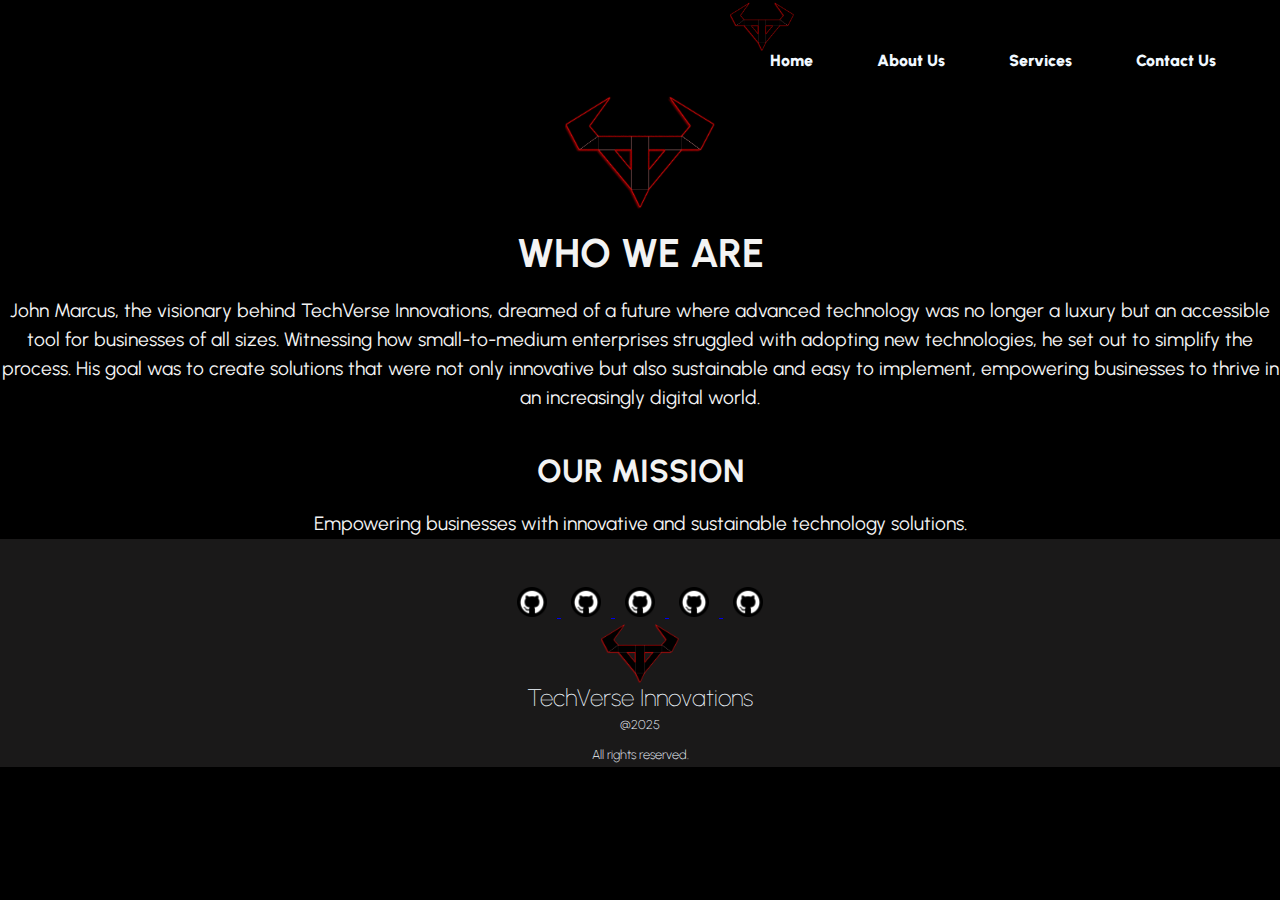
==== pages/about_us/index.html @ d8c91341 "refactor(about us, index.html); added content" ====
<!DOCTYPE html>
<html lang="en">
<head>
    <meta charset="UTF-8">
    <meta name="viewport" content="width=device-width, initial-scale=1.0">
    <title>About Us</title>
    <link rel="stylesheet" href="../../assets/css/style.css">
</head>
<body>

<header>
    <div class="header-back">
        <div class="logo">
            <img src="../../assets/img/TECH LOGO.png" alt="logo" class="logo">
        </div>

        <div class="choices">
            <a href="../../index.html" class="buttons">Home</a>
            <a href="../about_us/index.html" class="buttons">About Us</a>
            <a href="../services/index.html" class="buttons">Services</a>
            <a href="../contact_us/index.html" class="buttons">Contact Us</a>
        </div>
    </div>
</header>

<section class="about-us">
    <div class="about-container" style="text-align: center;">
        <div>
            <img src="../../assets/img/TECH LOGO.png" alt="logo" style="max-width: 150px; margin: 20px auto; display: block;">
        </div>

        <h1 style="font-size: 2.5em; font-weight: bold;">WHO WE ARE</h1>

        <p style="margin-top: 20px; font-size: 1.2em; line-height: 1.5;">
            John Marcus, the visionary behind TechVerse Innovations, dreamed of a future where advanced technology was no longer a luxury but an accessible tool for businesses of all sizes. Witnessing how small-to-medium enterprises struggled with adopting new technologies, he set out to simplify the process. His goal was to create solutions that were not only innovative but also sustainable and easy to implement, empowering businesses to thrive in an increasingly digital world.
        </p>

        <h2 style="margin-top: 40px; font-size: 2em; font-weight: bold;">OUR MISSION</h2>

        <p style="margin-top: 20px; font-size: 1.2em; line-height: 1.5;">
            Empowering businesses with innovative and sustainable technology solutions.
        </p>
    </div>
</section>

<footer>
    <section class="footer_color">
        <div class="footer_container">
            <div class="icons_container">
                <a href="https://github.com/DomeldManangan">
                    <img src="../../assets/img/github_5968896.png" class="icons_resize">
                </a>
                <a href="https://github.com/Seanmojica17">
                    <img src="../../assets/img/github_5968896.png" class="icons_resize">
                </a>
                <a href="https://github.com/JOHNARVINTUM">
                    <img src="../../assets/img/github_5968896.png" class="icons_resize">
                </a>
                <a href="https://github.com/GodwinAblao">
                    <img src="../../assets/img/github_5968896.png" class="icons_resize">
                </a>
                <a href="https://github.com/LuisHafalla">
                    <img src="../../assets/img/github_5968896.png" class="icons_resize">
                </a>
            </div>
            <div class="logo_container">
                <img src="../../assets/img/TECH LOGO.png" class="logo_resize">
            </div>
            <div class="footer_copright">
                <p class="copyright">TechVerse Innovations</p>
                <p class="copyright2">
                    @2025<br><br>All rights reserved.
                </p>
            </div>
        </div>
    </section>
</footer>

</body>
</html>
---- assets/css/style.css ----
@import url("https://fonts.googleapis.com/css2?family=Poppins:ital,wght@0,100;0,200;0,300;0,400;0,500;0,600;0,700;0,800;0,900;1,100;1,200;1,300;1,400;1,500;1,600;1,700;1,800;1,900&display=swap");
@import url("https://fonts.googleapis.com/css2?family=Urbanist:ital,wght@0,100..900;1,100..900&display=swap");

:root {
    --color-accent-1: #c6a288;
    --color-accent-2: #c99678;
    --color-secondary-1: #4b403e;
    --color-secondary-2: #120d0c;
    --color-primary-1: #f3f3f3;
    --color-primary-2: #d6d6d6;
  
    --header-font: "Poppins", sans-serif;
    --content-font: "Urbanist", sans-serif;
  }
  
  *,
  *::before,
  *::after {
    margin: 0;
    padding: 0;
    box-sizing: border-box;
    font-family: Urbanist;
  }



/*----------------- SCROLL BAR -----------------*/

/* width */
::-webkit-scrollbar {
    width: 10px;
  }
  
  /* Track */
  ::-webkit-scrollbar-track {
    background: #381c1b;
  }
  
  /* Handle */
  ::-webkit-scrollbar-thumb {
    background: #131313;
  }
  
  /* Handle on hover */
  ::-webkit-scrollbar-thumb:hover {
    background: #555;
  }
  

  





/*----------------- HEADER ----------------- */



  header {
    display: flex;
    justify-content:flex-end;
  }

  .header {
    margin: 0;
    padding: .6rem;
    width: 150vh;
    display: flex;
    flex-direction: row;
    justify-content: space-between;
    background-color: #111111;
    position: fixed;
    width: 100%;
    z-index: 1;
  }

  .buttons {
    color: aliceblue;
    text-decoration: none;
    font-weight: 900;
    padding-left: 2rem;
    padding-right: 2rem;
    transition: all ease .2s;
  }

  .logo {
    display: flex;
    justify-content: center;
    align-items: center;
    margin: 0;
    padding: 0;
    padding-left: 1rem;
  }

  .choices {
    display: flex;
    align-items: center;
    padding-left: 2rem;
    padding-right: 2rem;
  }

  .logo {
    width: 5rem;
  }








/*----------------- HEADER ANIMATIONS ----------------- */


.buttons:hover {
  font-size: 1.7rem;
  transform: scale(1);
      filter: drop-shadow(0 0 10px #ff706b);
      color: #ff706b;
}







  /*----------------- BODY ----------------- */



  body {
    color: var(--color-primary-1);
    background: black;
    display: flex;
    flex-direction: column;
    margin: 0;
    padding: 0;
    background-size: cover;
  }

  .wallpaper {
    position:relative;
    object-fit: cover;
    display: flex;
    align-items: center;
    justify-content: center;
    z-index: -1;
    opacity: 70%;
     right: 0;
     top: 0;
    width: 100%;
    height: 100%;
    overflow: hidden;
    background-size: cover;
    filter: blur(5px);
  }


  .hero {
    height: 90vh;
    display: flex;
    align-items: center;
    text-align: center;
    justify-content: center;
    color: #fff;
    filter:saturate(200%);
    text-shadow: 0px 0px 10px white;
  }
  
  
  img.wallpaper {
    filter: brightness(50%);
  }
  
  .span {
    color: #ff706b;
    text-shadow: 0px 0px 5px#ff706b;
  }
  
  .hero-content {
    max-width: 1000px;
    margin: 0 auto;
    padding: 20px;
    position:absolute;
    display: flex;
    align-items: center;
    text-align: center;
    justify-content: center;
    flex-direction: column;
  }

  .hero h1 {
    font-size: 4rem;
    margin-bottom: 20px;
  }
  
  .hero h2 {
    font-size: 1rem;
    margin-bottom: 0px;
    font-weight: 300;
  }
  
  .hero p {
    font-size: 1.2rem;
    margin-bottom: 20px;
    font-weight: 300;
    font-style: italic;
  }
  
  .btn {
    font-weight: bold;
    border: 2px solid  #ff706b;
    cursor: pointer;
    padding: 10px 20px;
    border-radius: 20px;
    transition: all 0.4s;
    background-color: #ff706b;
    text-decoration: none;
    color: black;
    font-size: 13px;
  }
  
  .btn:hover {
    border: 2px solid  #ff706b;
    background: transparent;
    color: #ff706b;
  }




    /*----------------- SECTION 2 ----------------- */

  .section2 {
    height: 100vh;
    display: flex;
    color: #fff;
    filter:saturate(150%);
    text-shadow: 0px 0px 10px white;
  }

  .section2 h2 {
    font-size: 4rem;
    margin-bottom: 0px;
    font-weight: 1000;
  }
  .section2 p {
    text-align: left;
    font-size: 1.5rem;
    margin-bottom: 0px;
    font-weight: 100;
  }

  .text-content {
    display: flex;
    align-items: flex-end;
    justify-content: flex-end;
    flex-direction: column;
    margin: 0;
    padding-left: 55rem;
    padding-right: 10rem;
    padding-top: 20rem;
    position: absolute;
  }

  .AI-wallpaper {
    position:relative;
    object-fit: cover;
    display: flex;
    align-items: center;
    justify-content: center;
    z-index: -1;
    opacity: 80%;
    right: 0;
    top: 0;
    width: 100%;
    height: 100%;
    overflow: hidden;
    background-size:cover;
  }




      /*----------------- SECTION 3 ----------------- */


  .section3 {
    height: 100vh;
    display: flex;
    color: #fff;
    filter:saturate(150%);
    text-shadow: 0px 0px 10px white;
    align-items:center;
    justify-content: center;
    }

    .blockchain-wallpaper {
      filter: brightness(80%);
      position:relative;
      object-fit: cover;
      display: flex;
      align-items: center;
      justify-content: center;
      z-index: -1;
      opacity: 80%;
      right: 0;
      top: 0;
      width: 100%;
      height: 100%;
      overflow: hidden;
      background-size:cover;
      filter: brightness(60%);
    }

    .text-content2 {
      display: flex;
      align-items:center;
      justify-content: center;
      flex-direction: column;
      margin: 0;
      position: absolute;
      text-align: center;
      padding-left: 25rem;
      padding-right: 25rem;
    }

    .text-content2 h2 {
      font-size: 4rem;
      margin-bottom: 0px;
      font-weight: 1000;
    }

    .text-content2 p {
      text-align: left;
      font-size: 1.5rem;
      margin-bottom: 0px;
      font-weight: 100;
      text-align: center;
      text-shadow: 0px 0px 10px white;
    }



    /*----------------- SECTION 4 ----------------- */

    .section4 {
      height: 100vh;
      display: flex;
      color: #fff;
      filter:saturate(150%);
      text-shadow: 0px 0px 10px white;
      align-items:center;
      justify-content: center;
      }

      .Gradient-wallpaper {
        position:relative;
        object-fit: cover;
        display: flex;
        align-items: center;
        justify-content: center;
        z-index: -1;
        opacity: 80%;
        right: 0;
        top: 0;
        width: 100%;
        height: 100%;
        overflow: hidden;
        background-size:cover;
        filter: brightness(40%);
      }

      .text-content3 {
        display: flex;
        margin: 0;
        position: absolute;
        padding-left: 13rem;
        padding-right: 10rem;
        justify-content: space-between;
        align-items: center;
        justify-content: center;
      }
  
      .text-content3 h2 {
        font-size: 4rem;
        margin-bottom: 0px;
        font-weight: 1000;
        padding-right: 5rem;
      }
  
      .text-content3 p {
        text-align: left;
        font-size: 1.5rem;
        margin-bottom: 0px;
        font-weight: 100;
        text-shadow: 0px 0px 10px white;
      }

      .IoT-wallpaper {
        width: 40rem;
      }




      /*----------------- SECTION 5 ----------------- */

      .section5 {
        height: 100vh;
        display: flex;
        color: #fff;
        filter:saturate(150%);
        text-shadow: 0px 0px 10px white;
        align-items: center;
        justify-content:start;
        }

        #myVideo {
          position:relative;
          object-fit: cover;
          display: flex;
          align-items: center;
          justify-content: center;
          z-index: -1;
          opacity: 80%;
          right: 0;
          top: 0;
          width: 100%;
          height: 100%;
          overflow: hidden;
          background-size:cover;
          filter: brightness(80%);
        }

        .text-content4 {
          display: flex;
          margin: 0;
          position: absolute;
          padding-left: 5rem;
          padding-right: 0rem;
          align-items: start;
          flex-direction: column;
        }
    
        .text-content4 h2 {
          font-size: 2rem;
          margin-bottom: 0px;
          font-weight: 1000;
          padding-bottom: 0.5rem;
        }

        .btn2 {
          font-weight: bold;
          border: 2px solid  #ff706b;
          cursor: pointer;
          padding: 10px 20px;
          border-radius: 15px;
          transition: all 0.4s;
          background-color: #ff706b;
          text-decoration: none;
          color: black;
          font-size: 13px;
        }
        
        .btn2:hover {
          border: 2px solid  #ff706b;
          background: transparent;
          color: #ff706b;
        }

        .span1 {
          color: #ff706b;
          text-shadow: 0px 0px 2px#ff706b;
        }




      /*----------------- SECTION ADD ----------------- */

      .section_add {
        height: 100vh;
        display: flex;
        color: #fff;
        filter:saturate(150%);
        text-shadow: 0px 0px 10px white;
        align-items:center;
        justify-content: center;
        }
  
        .Wave-wallpaper {
          position:relative;
          object-fit: cover;
          display: flex;
          align-items: center;
          justify-content: center;
          z-index: -1;
          opacity: 80%;
          right: 0;
          top: 0;
          width: 100%;
          height: 100%;
          overflow: hidden;
          background-size:cover;
          filter: brightness(40%);
        }
  
        .text-content_add {
          display: flex;
          margin: 0;
          position: absolute;
          padding-left: 15rem;
          padding-right: 15rem;
          align-items: center;
          justify-content: cetner;
          flex-direction: column;


        }
    
        .text-content_add h2 {
          font-size: 3rem;
          margin-bottom: 0px;
          font-weight: 1000;
          text-align: center;
          padding-bottom: 3rem;


        }
    
        .text-content_add p {
          text-align: left;
          font-size: 1.2rem;
          margin-bottom: 0px;
          font-weight: 100;
          text-shadow: 0px 0px 10px white;
          padding-right: 3rem;
          align-items: center;
          justify-content: center;
          align-content: center;


        }

        .description {
          flex-direction: row;
          display: flex;


        }

        .span2 {
          font-weight: 1000;
        }

        .choose {
          width: 30rem;
        }


      /*----------------- SECTION ADD 2 ----------------- */

      .section_add2 {
        height: 60vh;
        display: flex;
        color: #fff;
        background-color: #111111;
        text-shadow: 0px 0px 10px white;
        align-items:center;
        justify-content: center;
        flex-direction: column;
        }

        .section_add2 h2 {
          padding-bottom: 3rem;
          text-align: center;
          font-size: 2.5rem;
        }

        .section_add2 p {
          text-align: center;
          padding-top: 1rem;
        }

        .aspect_container {
          display: flex;
          align-items:center;
          justify-content: center;
          padding-left: 18rem;
          padding-right: 18rem;
        }

        .aspect_content {
          padding: 2rem;
          display: flex;
          align-items: center;
          flex-direction: column;
        }

        .aspect_icon {
          width: 4rem;
          filter: invert(98%) sepia(4%) saturate(356%) hue-rotate(149deg) brightness(117%) contrast(100%);
        }




    /*----------------- FOOTER ----------------- */

    .footer_color {
      background-color: #1a1919;
    }
    
    .footer_container {
      display: flex;
      align-content: center;
      align-items: center;
      justify-content: center;
      flex-direction: column;
    }
    
    .icons_container {
      padding-top: 3rem;
    }
    
    .icons_resize {
      width: 50px;
      padding-left: 10px;
      padding-right: 10px;
      transition: all ease-in .3s;
    }
    
    .icons_resize:hover {
    padding: .1rem;
    }
    
    .logo_container {
      display: flex;
      justify-content: center;
    }
  
    .logo_resize {
      width: 10%;
    }
    
    
    .copyright {
      font-family: urbanist;
      font-weight: 100;
      font-size: 1.5rem;
      color: aliceblue;
      margin: 0;
      text-align: center;
    }
    
    .copyright2 {
      font-family: urbanist;
      font-weight: 200;
      font-size: .8rem;
      color: aliceblue;
      margin: 5px;
      text-align: center;
    }
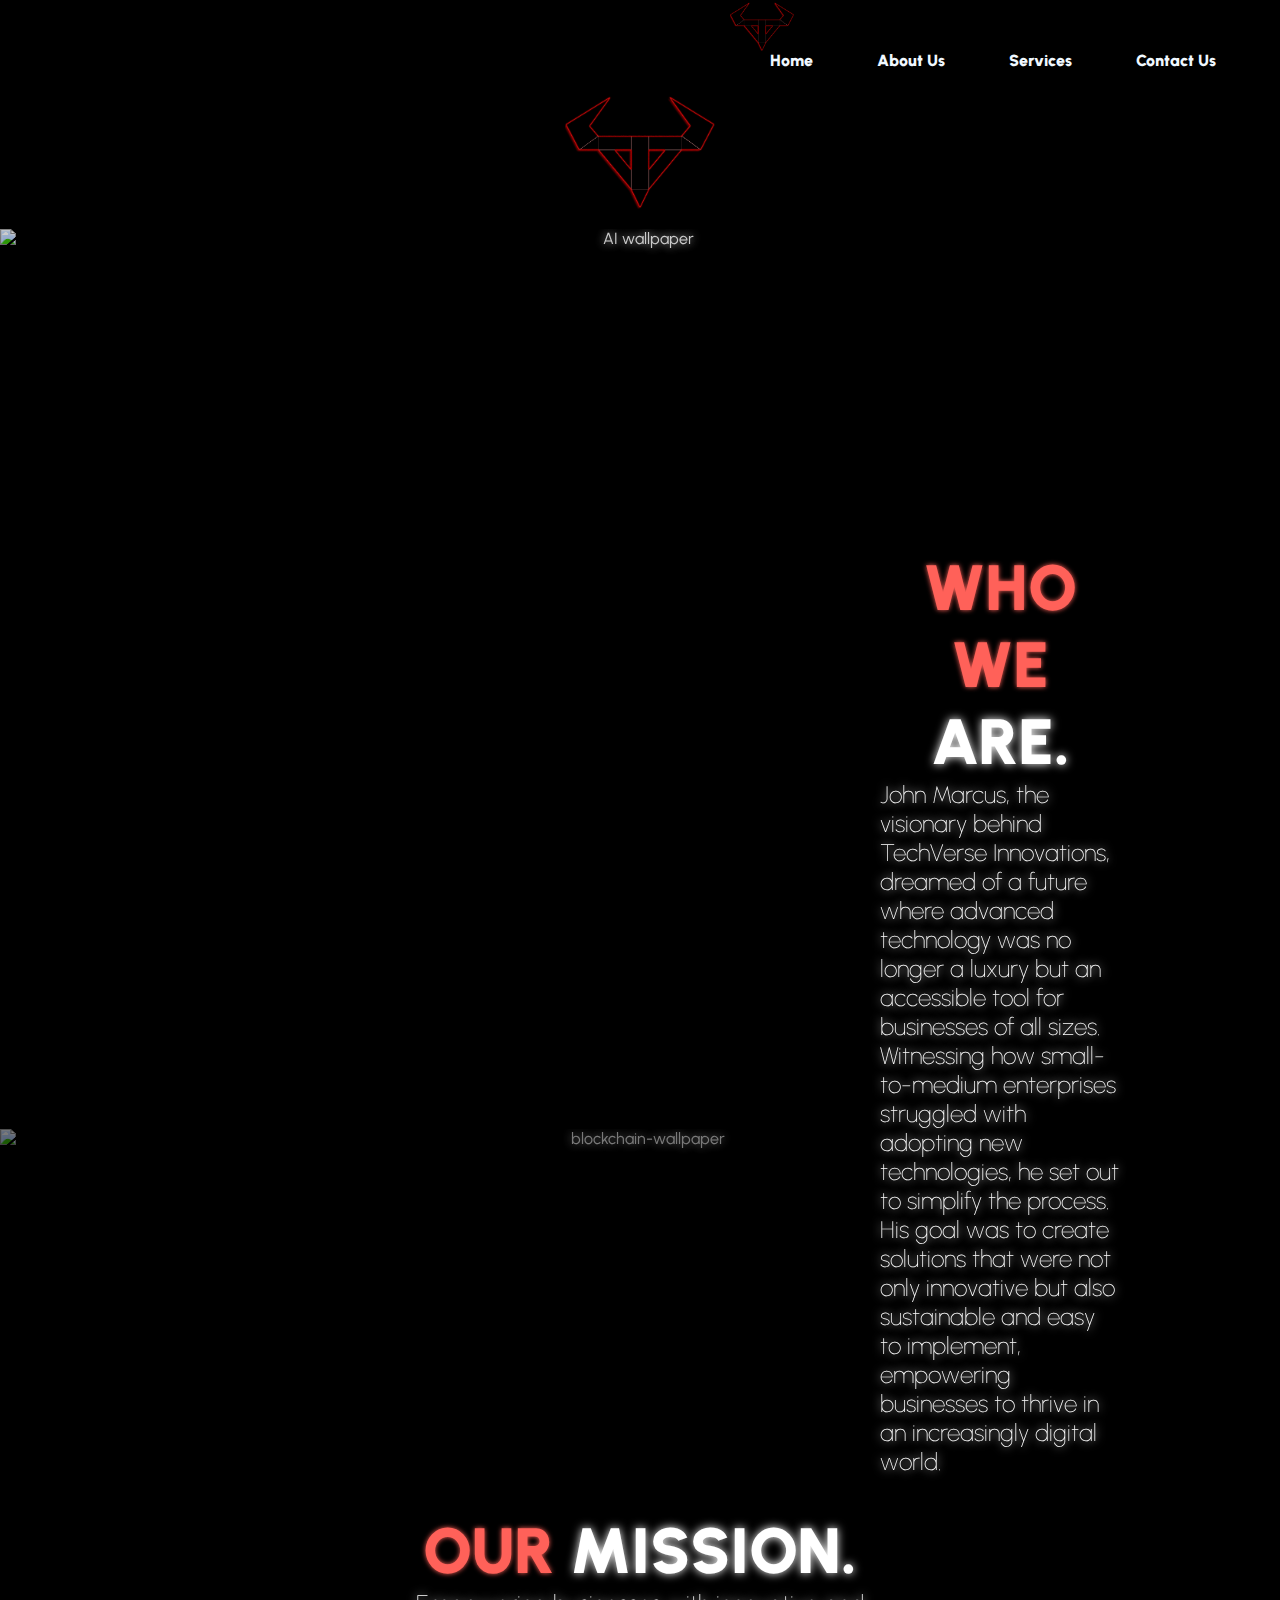
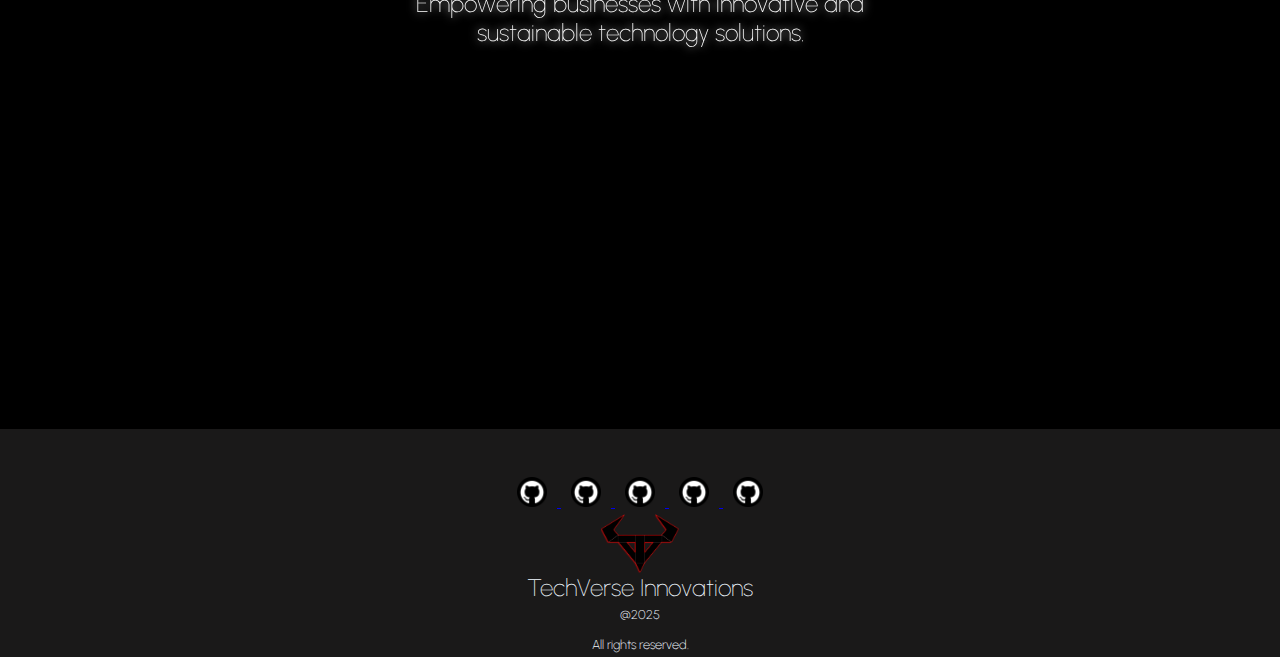
==== commit 86a64f12: "refactor(about us, index.html); added content" ====
--- a/pages/about_us/index.html
+++ b/pages/about_us/index.html
@@ -25,22 +25,37 @@
 
 <section class="about-us">
     <div class="about-container" style="text-align: center;">
-        <div>
+        <div class="section-logo">
             <img src="../../assets/img/TECH LOGO.png" alt="logo" style="max-width: 150px; margin: 20px auto; display: block;">
         </div>
 
-        <h1 style="font-size: 2.5em; font-weight: bold;">WHO WE ARE</h1>
+<section class="section2">
 
-        <p style="margin-top: 20px; font-size: 1.2em; line-height: 1.5;">
-            John Marcus, the visionary behind TechVerse Innovations, dreamed of a future where advanced technology was no longer a luxury but an accessible tool for businesses of all sizes. Witnessing how small-to-medium enterprises struggled with adopting new technologies, he set out to simplify the process. His goal was to create solutions that were not only innovative but also sustainable and easy to implement, empowering businesses to thrive in an increasingly digital world.
-        </p>
+     <img src="./assets/img/AI.jpg" alt="AI wallpaper" class="AI-wallpaper">
 
-        <h2 style="margin-top: 40px; font-size: 2em; font-weight: bold;">OUR MISSION</h2>
+          <div class="text-content">
+               <h2>
+                    <span class="span">WHO WE</span> ARE.
+                    <p>
+                         John Marcus, the visionary behind TechVerse Innovations, dreamed of a future where advanced technology was no longer a luxury but an accessible tool for businesses of all sizes. Witnessing how small-to-medium enterprises struggled with adopting new technologies, he set out to simplify the process. His goal was to create solutions that were not only innovative but also sustainable and easy to implement, empowering businesses to thrive in an increasingly digital world.
+                    </p>
+               </h2>
+          </div>
+ </section>
 
-        <p style="margin-top: 20px; font-size: 1.2em; line-height: 1.5;">
-            Empowering businesses with innovative and sustainable technology solutions.
-        </p>
-    </div>
+<section class="section3">
+
+     <img src="./assets/img/blockchain2.jpg" alt="blockchain-wallpaper" class="blockchain-wallpaper">
+
+     <div class="text-content2">
+          <h2>
+               <span class="span">OUR</span> MISSION.
+               <p>
+Empowering businesses with innovative and sustainable technology solutions.
+               </p>
+          </h2>
+     </div>
+
 </section>
 
 <footer>
@@ -77,4 +92,4 @@
 </footer>
 
 </body>
-</html>+</html>
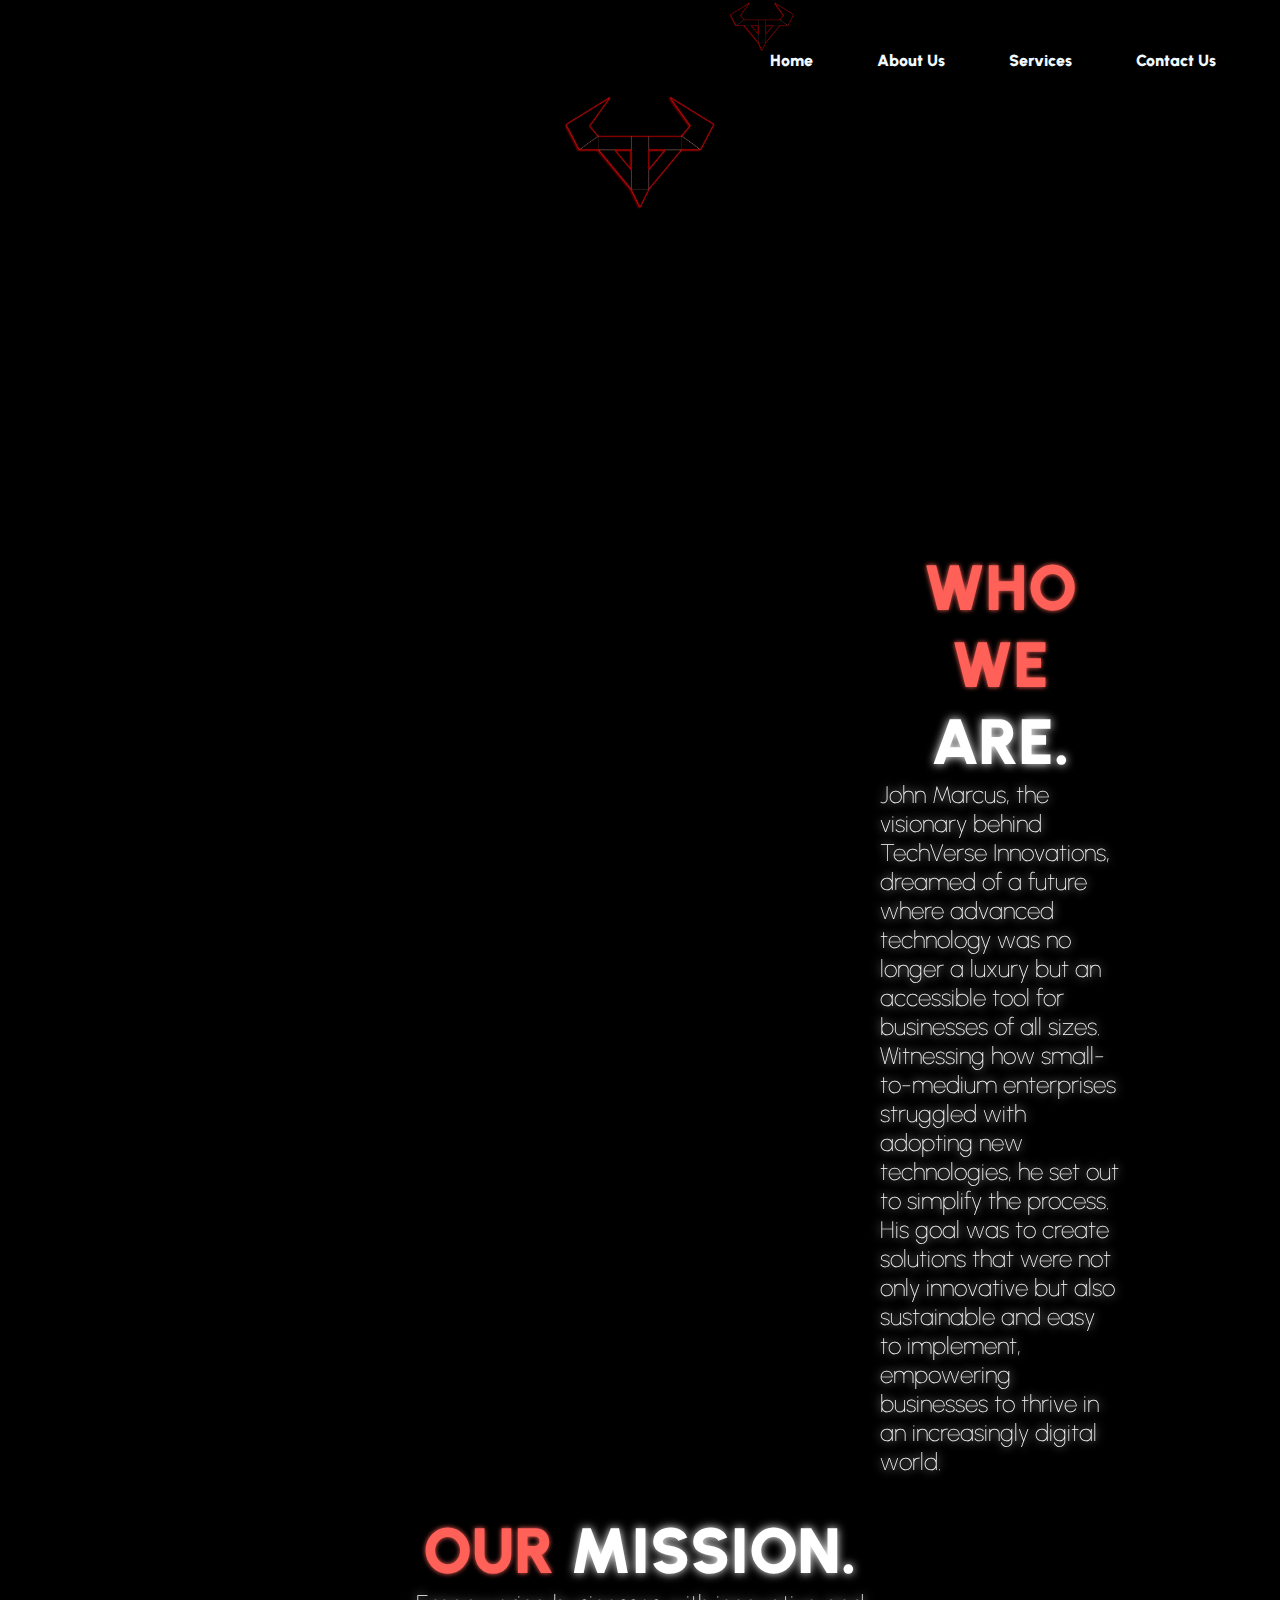
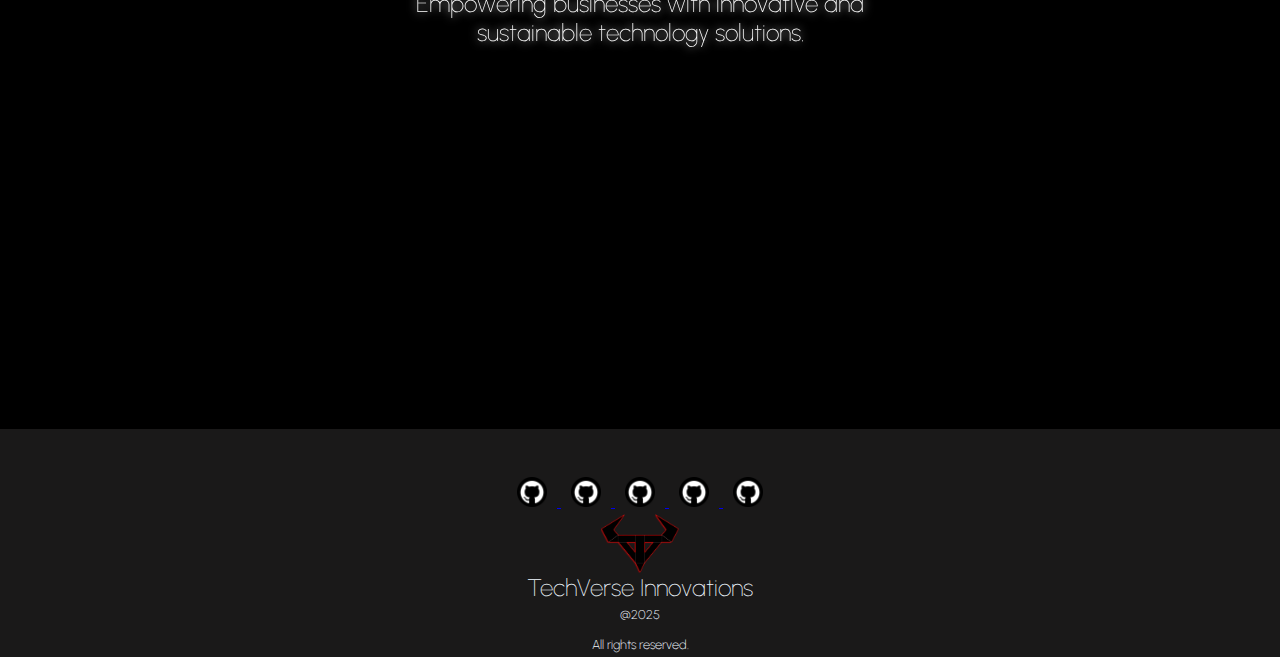
==== commit 2df7dc6e: "refactor(about us, index.html); added content" ====
--- a/pages/about_us/index.html
+++ b/pages/about_us/index.html
@@ -31,13 +31,12 @@
 
 <section class="section2">
 
-     <img src="./assets/img/AI.jpg" alt="AI wallpaper" class="AI-wallpaper">
+     <img src="https://stock.adobe.com/ph/images/neon-glowing-fractals-with-intense-colors-4k-hyperrealistic-photo/954591788" alt="" class="">
 
           <div class="text-content">
                <h2>
                     <span class="span">WHO WE</span> ARE.
-                    <p>
-                         John Marcus, the visionary behind TechVerse Innovations, dreamed of a future where advanced technology was no longer a luxury but an accessible tool for businesses of all sizes. Witnessing how small-to-medium enterprises struggled with adopting new technologies, he set out to simplify the process. His goal was to create solutions that were not only innovative but also sustainable and easy to implement, empowering businesses to thrive in an increasingly digital world.
+                    <p>John Marcus, the visionary behind TechVerse Innovations, dreamed of a future where advanced technology was no longer a luxury but an accessible tool for businesses of all sizes. Witnessing how small-to-medium enterprises struggled with adopting new technologies, he set out to simplify the process. His goal was to create solutions that were not only innovative but also sustainable and easy to implement, empowering businesses to thrive in an increasingly digital world.
                     </p>
                </h2>
           </div>
@@ -45,7 +44,7 @@
 
 <section class="section3">
 
-     <img src="./assets/img/blockchain2.jpg" alt="blockchain-wallpaper" class="blockchain-wallpaper">
+     <img src="./assets/img/blockchain2.jpg" alt="" class="">
 
      <div class="text-content2">
           <h2>
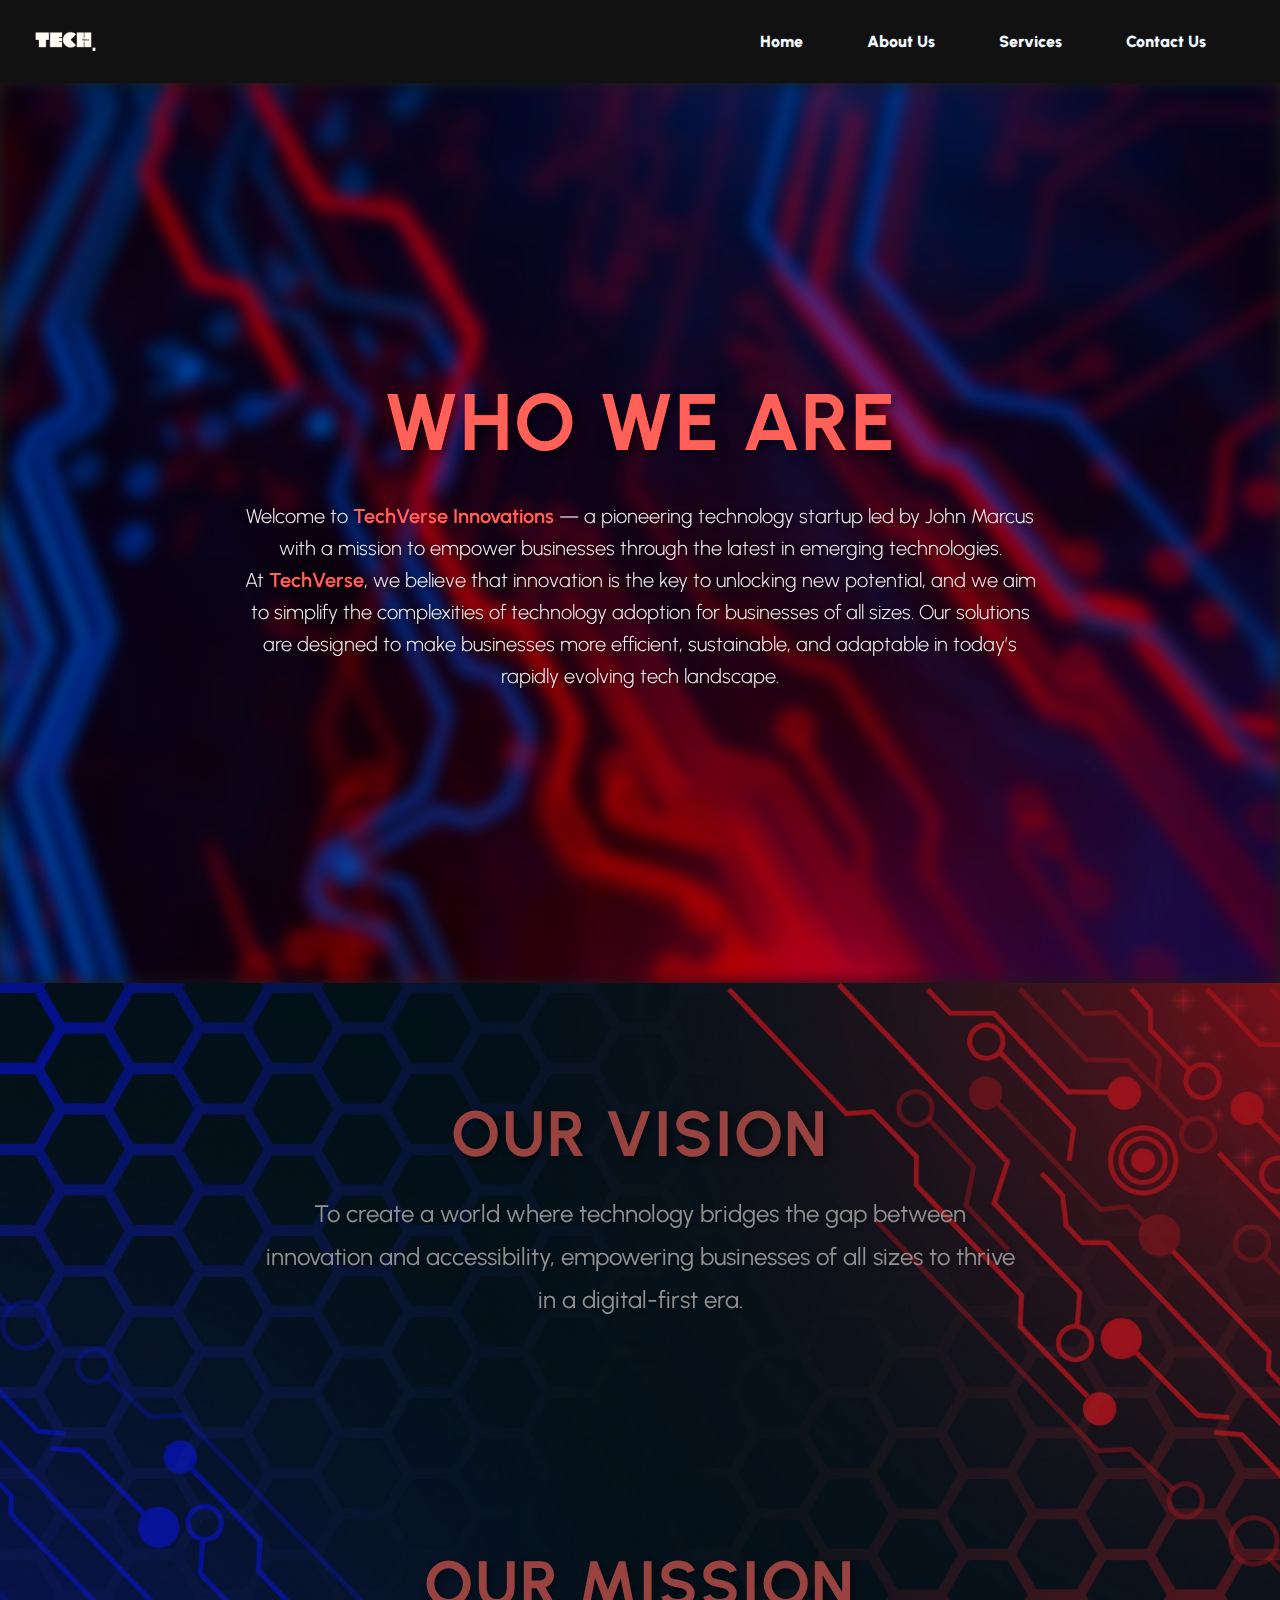
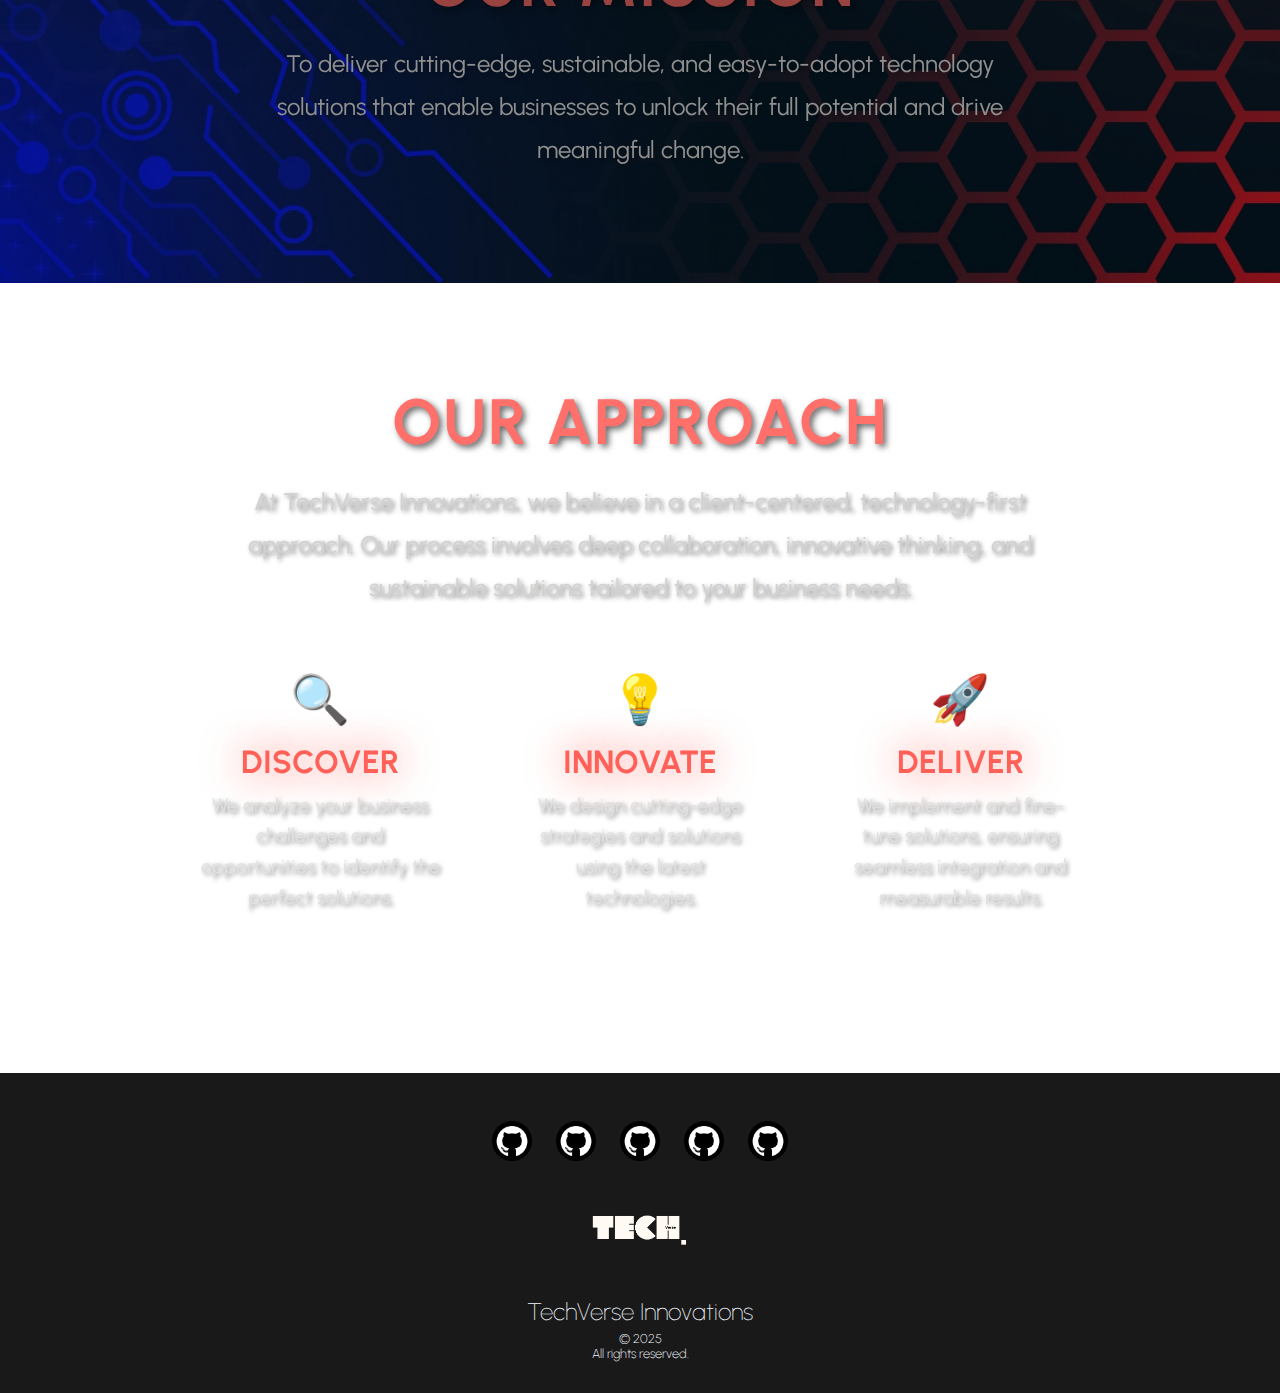
==== commit e7434993: "refactor(about us): added content" ====
--- a/pages/about_us/index.html
+++ b/pages/about_us/index.html
@@ -3,92 +3,145 @@
 <head>
     <meta charset="UTF-8">
     <meta name="viewport" content="width=device-width, initial-scale=1.0">
-    <title>About Us</title>
-    <link rel="stylesheet" href="../../assets/css/style.css">
+    <title>About us</title>
+    <link rel="stylesheet" href="./assets/css/style.css">
+    <link rel="stylesheet" href="./assets/css/header.css">
+    <link rel="stylesheet" href="./assets/css/scrollbar.css">
+    <link rel="stylesheet" href="./assets/css/footer.css">
 </head>
-<body>
 
 <header>
     <div class="header-back">
-        <div class="logo">
-            <img src="../../assets/img/TECH LOGO.png" alt="logo" class="logo">
-        </div>
+         <div class="logo">
+              <img src="../../assets/img/TECHVERSE LOGO.png" alt="logo" class="logo">
+         </div>
 
-        <div class="choices">
-            <a href="../../index.html" class="buttons">Home</a>
-            <a href="../about_us/index.html" class="buttons">About Us</a>
-            <a href="../services/index.html" class="buttons">Services</a>
-            <a href="../contact_us/index.html" class="buttons">Contact Us</a>
-        </div>
+         <div class="choices">
+              <a href="../../index.html" class="buttons">
+                   Home
+              </a>
+              <a href="" class="buttons">
+                   About Us
+              </a>
+              <a href="../services/index.html" class="buttons">
+                   Services
+              </a>
+              <a href="../contact_us/index.html" class="buttons">
+                   Contact Us
+              </a>
+         </div>
+    </div>
+
+
+    <div class="header">
+         <div class="logo">
+              <img src="../../assets/img/TECHVERSE LOGO.png" alt="logo" class="logo">
+         </div>
+
+         <div class="choices">
+              <a href="../../index.html" class="buttons">
+                   Home
+              </a>
+              <a href="" class="buttons">
+                   About Us
+              </a>
+              <a href="../services/index.html" class="buttons">
+                   Services
+              </a>
+              <a href="../contact_us/index.html" class="buttons">
+                   Contact Us
+              </a>
+         </div>
     </div>
 </header>
 
-<section class="about-us">
-    <div class="about-container" style="text-align: center;">
-        <div class="section-logo">
-            <img src="../../assets/img/TECH LOGO.png" alt="logo" style="max-width: 150px; margin: 20px auto; display: block;">
-        </div>
+<body>
+     <section id="section1" class="about-us-section">
+          <div class="background">
+              <!-- Background Image here -->
+          </div>
+          <div class="content">
+              <h1>Who We Are</h1>
+              <p>Welcome to <strong>TechVerse Innovations</strong> — a pioneering technology startup led by John Marcus with a mission to empower businesses through the latest in emerging technologies.</p>
+              <p>At <strong>TechVerse</strong>, we believe that innovation is the key to unlocking new potential, and we aim to simplify the complexities of technology adoption for businesses of all sizes. Our solutions are designed to make businesses more efficient, sustainable, and adaptable in today’s rapidly evolving tech landscape.</p>
+          </div>
+      </section>
 
-<section class="section2">
+      <section id="vision-mission" class="dual-hero">
+          <div class="hero vision">
+              <div class="content">
+                  <h1>Our Vision</h1>
+                  <p>To create a world where technology bridges the gap between innovation and accessibility, empowering businesses of all sizes to thrive in a digital-first era.</p>
+              </div>
+          </div>
+          <div class="hero mission">
+              <div class="content">
+                  <h1>Our Mission</h1>
+                  <p>To deliver cutting-edge, sustainable, and easy-to-adopt technology solutions that enable businesses to unlock their full potential and drive meaningful change.</p>
+              </div>
+          </div>
+      </section>
+      
+      <section id="our-approach">
+          <div class="approach-content">
+              <h1>Our Approach</h1>
+              <p>
+                  At TechVerse Innovations, we believe in a client-centered, technology-first approach. 
+                  Our process involves deep collaboration, innovative thinking, and sustainable solutions 
+                  tailored to your business needs.
+              </p>
+              <div class="steps">
+                  <div class="step">
+                      <div class="icon">🔍</div>
+                      <h2>Discover</h2>
+                      <p>We analyze your business challenges and opportunities to identify the perfect solutions.</p>
+                  </div>
+                  <div class="step">
+                      <div class="icon">💡</div>
+                      <h2>Innovate</h2>
+                      <p>We design cutting-edge strategies and solutions using the latest technologies.</p>
+                  </div>
+                  <div class="step">
+                      <div class="icon">🚀</div>
+                      <h2>Deliver</h2>
+                      <p>We implement and fine-tune solutions, ensuring seamless integration and measurable results.</p>
+                  </div>
+              </div>
+          </div>
+      </section>
 
-     <img src="https://stock.adobe.com/ph/images/neon-glowing-fractals-with-intense-colors-4k-hyperrealistic-photo/954591788" alt="" class="">
-
-          <div class="text-content">
-               <h2>
-                    <span class="span">WHO WE</span> ARE.
-                    <p>John Marcus, the visionary behind TechVerse Innovations, dreamed of a future where advanced technology was no longer a luxury but an accessible tool for businesses of all sizes. Witnessing how small-to-medium enterprises struggled with adopting new technologies, he set out to simplify the process. His goal was to create solutions that were not only innovative but also sustainable and easy to implement, empowering businesses to thrive in an increasingly digital world.
-                    </p>
-               </h2>
-          </div>
- </section>
-
-<section class="section3">
-
-     <img src="./assets/img/blockchain2.jpg" alt="" class="">
-
-     <div class="text-content2">
-          <h2>
-               <span class="span">OUR</span> MISSION.
-               <p>
-Empowering businesses with innovative and sustainable technology solutions.
-               </p>
-          </h2>
-     </div>
-
-</section>
+</body>
 
 <footer>
     <section class="footer_color">
-        <div class="footer_container">
-            <div class="icons_container">
-                <a href="https://github.com/DomeldManangan">
-                    <img src="../../assets/img/github_5968896.png" class="icons_resize">
-                </a>
-                <a href="https://github.com/Seanmojica17">
-                    <img src="../../assets/img/github_5968896.png" class="icons_resize">
-                </a>
-                <a href="https://github.com/JOHNARVINTUM">
-                    <img src="../../assets/img/github_5968896.png" class="icons_resize">
-                </a>
-                <a href="https://github.com/GodwinAblao">
-                    <img src="../../assets/img/github_5968896.png" class="icons_resize">
-                </a>
-                <a href="https://github.com/LuisHafalla">
-                    <img src="../../assets/img/github_5968896.png" class="icons_resize">
-                </a>
-            </div>
-            <div class="logo_container">
-                <img src="../../assets/img/TECH LOGO.png" class="logo_resize">
-            </div>
-            <div class="footer_copright">
-                <p class="copyright">TechVerse Innovations</p>
-                <p class="copyright2">
-                    @2025<br><br>All rights reserved.
-                </p>
-            </div>
+      <div class="footer_container">
+        <div class="icons_container">
+          <a href="https://github.com/DomeldManangan" class="icon_link" data-name="Domeld Manangan">
+            <img src="./assets/img/github.png" class="icons_resize">
+          </a>
+          <a href="https://github.com/Seanmojica17" class="icon_link" data-name="Sean Mojica">
+            <img src="./assets/img/github.png" class="icons_resize">
+          </a>
+          <a href="https://github.com/JOHNARVINTUM" class="icon_link" data-name="John Arvin Tum">
+            <img src="./assets/img/github.png" class="icons_resize">
+          </a>
+          <a href="https://github.com/GodwinAblao" class="icon_link" data-name="Godwin Ablao">
+            <img src="./assets/img/github.png" class="icons_resize">
+          </a>
+          <a href="https://github.com/LuisHafalla" class="icon_link" data-name="Luis Hafalla">
+            <img src="./assets/img/github.png" class="icons_resize">
+          </a>
         </div>
+        <div class="logo_container">
+          <img src="../../assets/img/TECHVERSE LOGO.png" class="logo_resize">
+        </div>
+        <div class="footer_copyright">
+          <p class="copyright">TechVerse Innovations</p>
+          <p class="copyright2">
+            &copy; 2025<br>All rights reserved.
+          </p>
+        </div>
+      </div>
     </section>
-</footer>
-
-</body>
-</html>
+  </footer>
+</html>--- a/pages/about_us/assets/css/style.css
+++ b/pages/about_us/assets/css/style.css
@@ -0,0 +1,228 @@
+@import url("https://fonts.googleapis.com/css2?family=Poppins:ital,wght@0,100;0,200;0,300;0,400;0,500;0,600;0,700;0,800;0,900;1,100;1,200;1,300;1,400;1,500;1,600;1,700;1,800;1,900&display=swap");
+@import url("https://fonts.googleapis.com/css2?family=Urbanist:ital,wght@0,100..900;1,100..900&display=swap");
+
+:root {
+    --color-accent-1: #c6a288;
+    --color-accent-2: #c99678;
+    --color-secondary-1: #4b403e;
+    --color-secondary-2: #120d0c;
+    --color-primary-1: #f3f3f3;
+    --color-primary-2: #d6d6d6;
+  
+    --header-font: "Poppins", sans-serif;
+    --content-font: "Urbanist", sans-serif;
+  }
+  
+  *,
+  *::before,
+  *::after {
+    margin: 0;
+    padding: 0;
+    box-sizing: border-box;
+    font-family: Urbanist;
+  }
+
+  #section1 {
+    position: relative;
+    width: 100%;
+    height: 100vh; /* Full screen height */
+    background-color: #1b1b1b; /* Dark background to make the text pop */
+    color: white; /* Light text for readability */
+    filter:saturate(150%);
+    text-shadow: 0px 0px 10px white;
+    display: flex;
+    justify-content: center;
+    align-items: center;
+    text-align: center;
+    overflow: hidden;
+    
+}
+
+#section1 .background {
+    position: absolute;
+    top: 0;
+    left: 0;
+    right: 0;
+    bottom: 0;
+    background-image: url('../img/!BG.jpg'); /* Set your image path here */
+    background-size: cover;
+    background-position: center;
+    filter: brightness(50%) blur(8px); /* Darken the background and add a stronger blur effect */
+}
+
+#section1 .content {
+    position: relative;
+    z-index: 2;
+    padding: 20px;
+    max-width: 900px;
+    color: white; /* Ensure text is readable */
+}
+
+#section1 h1 {
+    font-size: 5rem; /* Bigger text for an impressive title */
+    font-weight: 700;
+    margin-bottom: 30px;
+    color: #ff706b; /* Soft red to make the title pop */
+    text-transform: uppercase;
+    letter-spacing: 2px; /* Letter spacing for a modern look */
+    text-shadow: 4px 4px 10px rgba(0, 0, 0, 0.5); /* Add a shadow for better contrast */
+}
+
+#section1 p {
+    font-size: 1.25rem;
+    line-height: 1.6;
+    max-width: 800px;
+    margin: 0 auto;
+    font-weight: 300;
+    color: #f0f0f0; /* Light color for body text */
+    text-shadow: 1px 1px 5px rgba(0, 0, 0, 0.3); /* Slight text shadow for better readability */
+}
+
+#section1 p strong {
+    font-weight: 600; /* Make important company name stand out */
+    color: #ff706b; /* Match the title color for emphasis */
+}
+
+#section1 .content:hover {
+    transform: scale(1.02); /* Subtle hover effect to make it feel dynamic */
+    transition: all 0.3s ease-in-out; /* Smooth transition for hover effect */
+}
+
+
+/* Dual Hero Section */
+#vision-mission {
+  display: flex;
+  flex-direction: column;
+  width: 100%;
+}
+
+#vision-mission .hero {
+  position: relative;
+  width: 100%;
+  height: 50vh; /* Each hero takes up half the viewport height */
+  display: flex;
+  justify-content: center;
+  align-items: center;
+  overflow: hidden;
+  color: white;
+  text-align: center;
+}
+
+#vision-mission .vision {
+  background-image: url('../img/FF.jpg'); /* Vision background image */
+  background-size: cover;
+  background-position: center;
+  filter: brightness(60%); /* Darken the background for readability */
+}
+
+#vision-mission .mission {
+  background-image: url('../img/FFF.jpg'); /* Mission background image */
+  background-size: cover;
+  background-position: center;
+  filter: brightness(60%); /* Darken the background for readability */
+}
+
+#vision-mission .hero .content {
+  z-index: 2;
+  padding: 20px;
+  max-width: 800px;
+}
+
+#vision-mission .hero h1 {
+  font-size: 4rem; /* Large, bold titles */
+  font-weight: 700;
+  margin-bottom: 20px;
+  color: #ff706b; /* Standout color for titles */
+  text-shadow: 3px 3px 8px rgba(0, 0, 0, 0.5);
+  text-transform: uppercase;
+  letter-spacing: 2px;
+}
+
+#vision-mission .hero p {
+  font-size: 1.5rem;
+  line-height: 1.8;
+  color: #f0f0f0; /* Light text for readability */
+  text-shadow: 2px 2px 5px rgba(0, 0, 0, 0.3);
+}
+
+#vision-mission .hero:hover {
+  filter: brightness(80%); /* Lighten the background slightly on hover */
+  transition: filter 0.3s ease-in-out;
+}
+
+/* Our Approach Section */
+#our-approach {
+  position: relative;
+  background: url('../img/trygiff.gif') no-repeat center center/cover; /* Use your background image */
+  color: #ffffff;
+  padding: 100px 20px;
+  text-align: center;
+  overflow: hidden;
+}
+
+.approach-overlay {
+  background: rgba(0, 0, 0, 0.7); /* Dark overlay for readability */
+  padding: 60px 20px;
+}
+
+#our-approach h1 {
+  font-size: 4rem;
+  color: #ff706b; /* Highlighted color */
+  margin-bottom: 20px;
+  text-transform: uppercase;
+  letter-spacing: 2px;
+  text-shadow: 3px 3px 6px rgba(0, 0, 0, 0.6);
+}
+
+#our-approach p {
+  font-size: 1.5rem;
+  line-height: 1.8;
+  margin: 0 auto 40px auto;
+  max-width: 800px;
+  color: #d1d1d1; /* Softer white for readability */
+  text-shadow: 2px 2px 4px rgba(0, 0, 0, 0.5);
+}
+
+#our-approach .steps {
+  display: flex;
+  justify-content: center;
+  gap: 40px;
+  margin-top: 40px;
+}
+
+#our-approach .step {
+  background: rgba(255, 255, 255, 0.1); /* Semi-transparent cards */
+  border-radius: 15px;
+  padding: 20px;
+  width: 280px;
+  transition: transform 0.3s ease, box-shadow 0.3s ease;
+  text-align: center;
+  backdrop-filter: blur(10px); /* Glassmorphism effect */
+}
+
+#our-approach .step:hover {
+  transform: scale(1.1);
+  box-shadow: 0px 10px 20px rgba(0, 0, 0, 0.5);
+}
+
+#our-approach .step .icon {
+  font-size: 3rem;
+  margin-bottom: 15px;
+}
+
+#our-approach .step h2 {
+  font-size: 2rem;
+  color: #ff706b;
+  filter:saturate(150%);
+  text-shadow: 0px 0px 40px #ff706b;
+  margin-bottom: 10px;
+  text-transform: uppercase;
+}
+
+#our-approach .step p {
+  font-size: 1.2rem;
+  color: #e1e1e1;
+  line-height: 1.6;
+}
+
+
--- a/pages/about_us/assets/css/header.css
+++ b/pages/about_us/assets/css/header.css
@@ -0,0 +1,59 @@
+/*----------------- HEADER ----------------- */
+
+
+header {
+    display: flex;
+    justify-content:flex-end;
+  }
+
+  .header {
+    width: 100%;
+    padding: 0.6rem;
+    background-color: #111111;
+    display: flex;
+    justify-content: space-between;
+    align-items: center;
+    position: fixed;
+    top: 0;
+    z-index: 1000;
+}
+
+  .buttons {
+    color: aliceblue;
+    text-decoration: none;
+    font-weight: 900;
+    padding-left: 2rem;
+    padding-right: 2rem;
+    transition: all ease .2s;
+  }
+
+  .logo {
+    display: flex;
+    justify-content: center;
+    align-items: center;
+    margin: 0;
+    padding: 0;
+    padding-left: 1rem;
+  }
+
+  .choices {
+    display: flex;
+    align-items: center;
+    padding-left: 2rem;
+    padding-right: 2rem;
+  }
+
+  .logo {
+    width: 5rem;
+  }
+
+
+/*----------------- HEADER ANIMATIONS ----------------- */
+
+
+.buttons:hover {
+  font-size: 1.7rem;
+  transform: scale(1);
+      filter: drop-shadow(0 0 10px #ff706b);
+      color: #ff706b;
+}--- a/pages/about_us/assets/css/scrollbar.css
+++ b/pages/about_us/assets/css/scrollbar.css
@@ -0,0 +1,21 @@
+/*----------------- SCROLL BAR -----------------*/
+
+/* width */
+::-webkit-scrollbar {
+    width: 10px;
+  }
+  
+  /* Track */
+  ::-webkit-scrollbar-track {
+    background: #381c1b;
+  }
+  
+  /* Handle */
+  ::-webkit-scrollbar-thumb {
+    background: #131313;
+  }
+  
+  /* Handle on hover */
+  ::-webkit-scrollbar-thumb:hover {
+    background: #555;
+  }--- a/pages/about_us/assets/css/footer.css
+++ b/pages/about_us/assets/css/footer.css
@@ -0,0 +1,87 @@
+/* ----------------- FOOTER ----------------- */
+.footer_color {
+    background-color: #1a1919;
+    padding: 2rem 0;
+  }
+  
+  .footer_container {
+    display: flex;
+    flex-direction: column;
+    align-items: center;
+    justify-content: center;
+  }
+  
+  .icons_container {
+    padding-top: 1rem;
+    display: flex;
+    gap: 1.5rem; /* Space between icons */
+    position: relative;
+  }
+  
+  .icons_resize {
+    width: 40px;
+    transition: transform 0.3s ease, filter 0.3s ease;
+  }
+  
+  .icons_resize:hover {
+    transform: scale(1.2); /* Slight zoom effect */
+    filter: brightness(1.5); /* Brightens the icon */
+  }
+  
+  /* Tooltip styling */
+  .icon_link {
+    position: relative;
+  }
+  
+  .icon_link::after {
+    content: attr(data-name); /* Display name dynamically */
+    position: absolute;
+    bottom: -30px; /* Position below the icon */
+    left: 50%;
+    transform: translateX(-50%);
+    background-color: rgba(0, 0, 0, 0.8);
+    color: white;
+    font-size: 0.8rem;
+    padding: 5px 10px;
+    border-radius: 5px;
+    opacity: 0;
+    visibility: hidden;
+    white-space: nowrap;
+    transition: opacity 0.3s ease, visibility 0.3s ease;
+  }
+  
+  .icon_link:hover::after {
+    opacity: 1;
+    visibility: visible;
+  }
+  
+  .logo_container {
+    margin-top: 1rem;
+    display: flex;
+    justify-content: center;
+  }
+  
+  .logo_resize {
+    width: 100px; /* Adjust logo size */
+  }
+  
+  .footer_copyright {
+    margin-top: 1rem;
+    text-align: center;
+    color: aliceblue;
+  }
+  
+  .copyright {
+    font-family: "Urbanist", sans-serif;
+    font-size: 1.5rem;
+    font-weight: 100;
+    margin: 0;
+  }
+  
+  .copyright2 {
+    font-family: "Urbanist", sans-serif;
+    font-size: 0.8rem;
+    font-weight: 200;
+    margin: 5px 0 0;
+  }
+  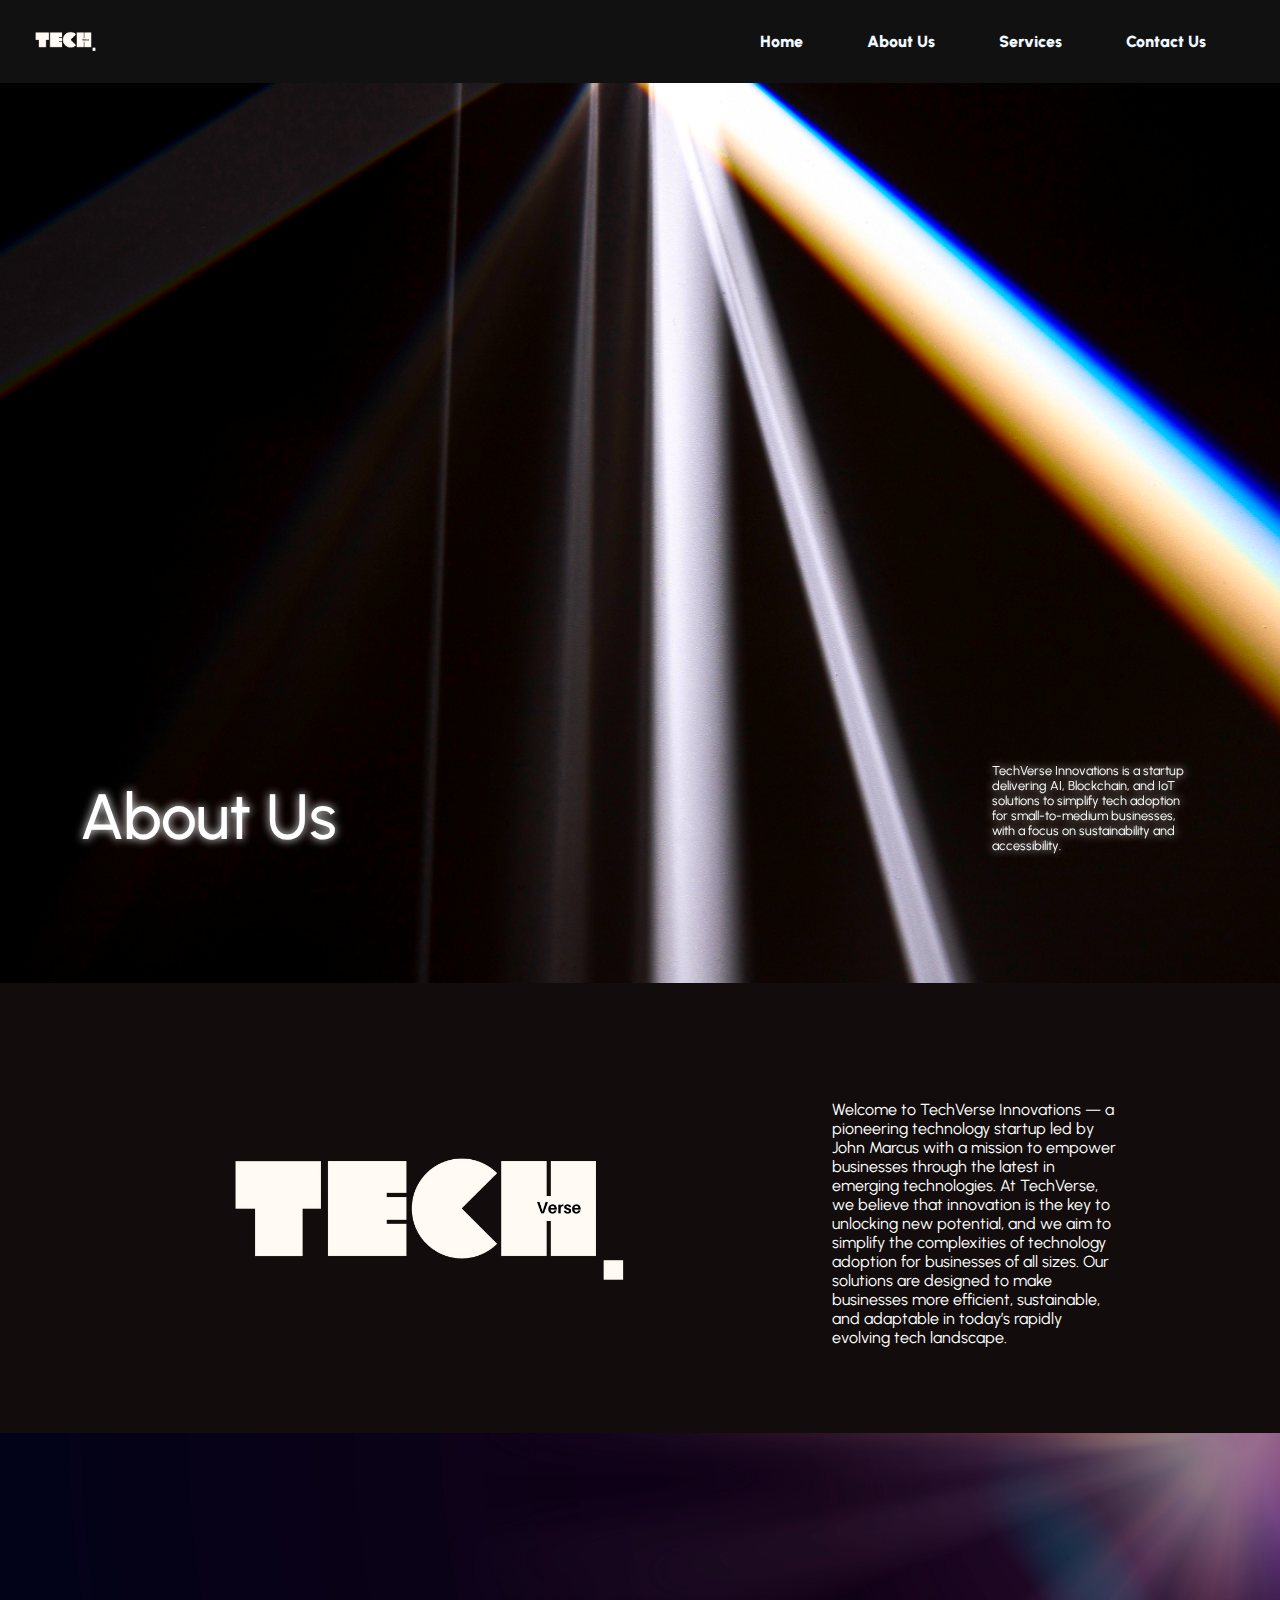
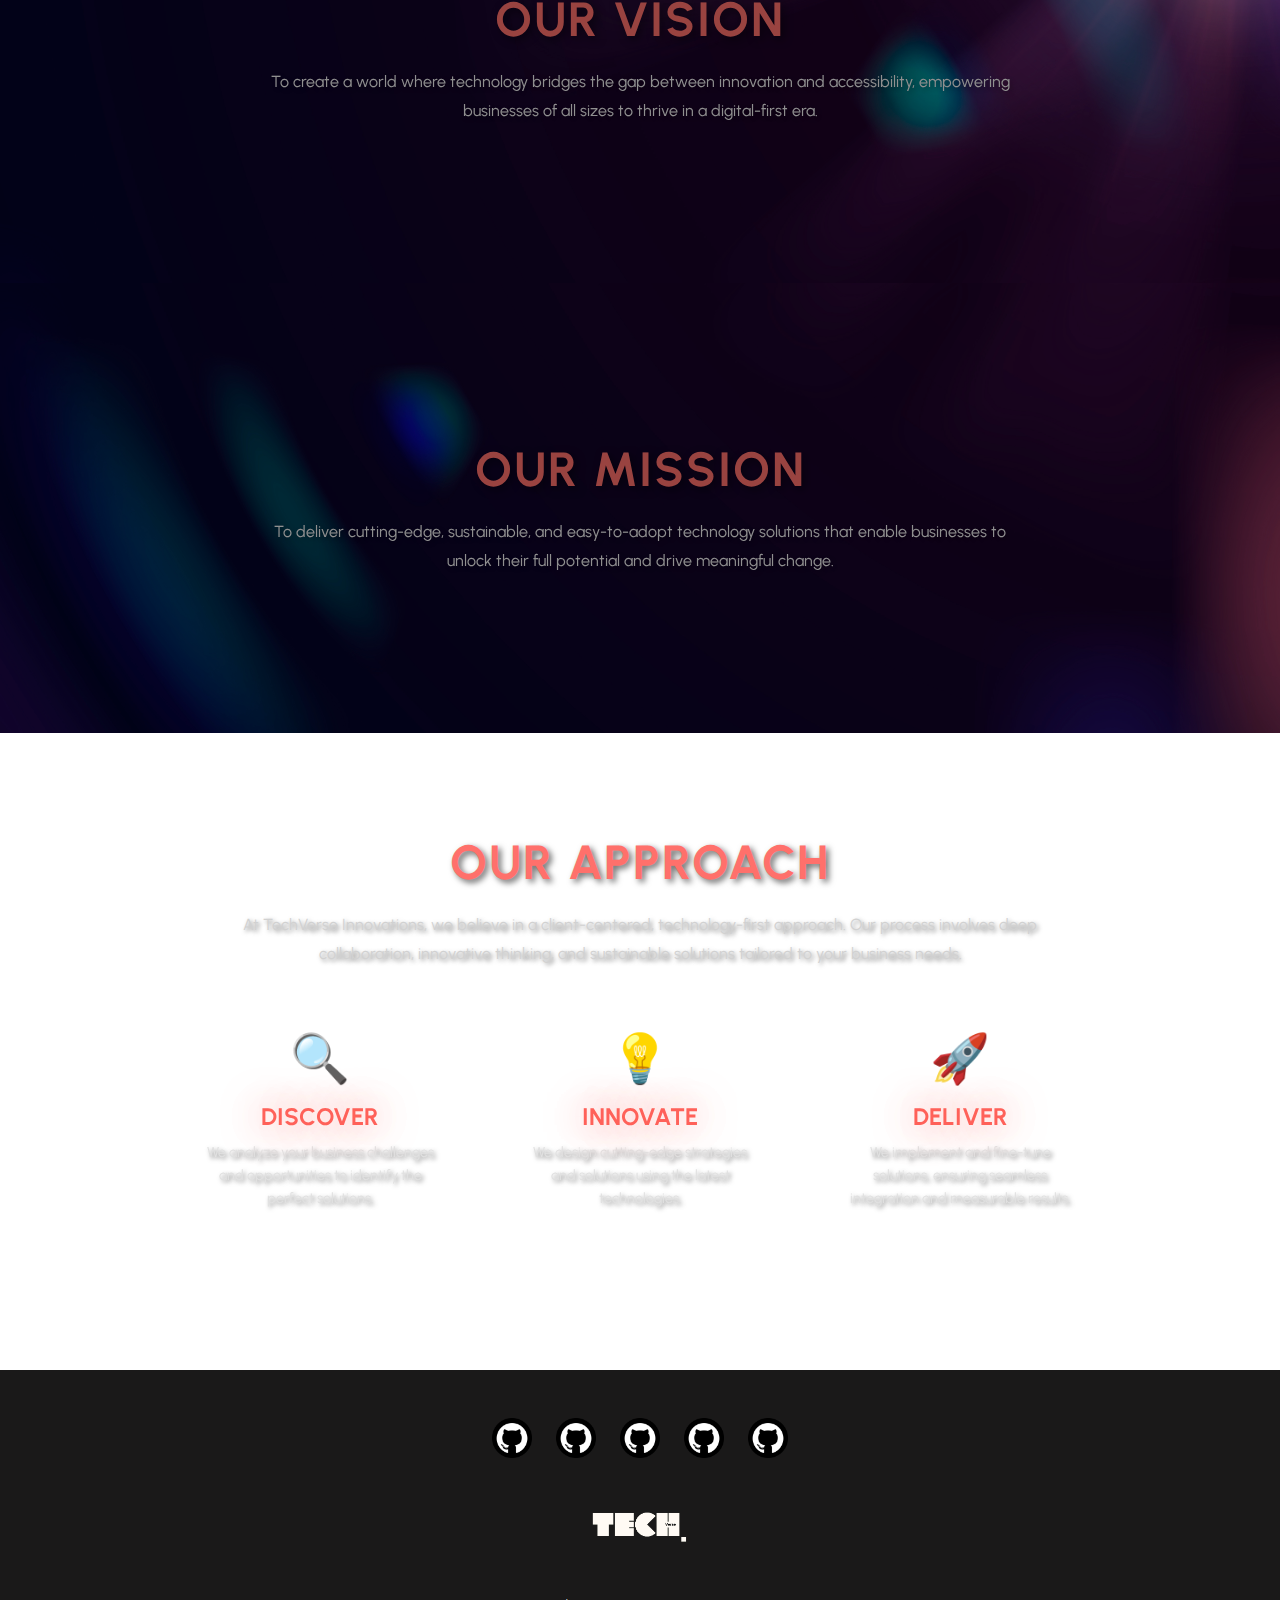
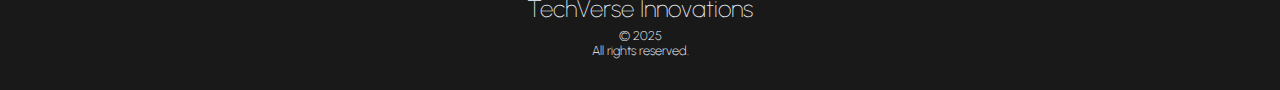
==== commit b94149e3: "refactor(about us): added content" ====
--- a/pages/about_us/index.html
+++ b/pages/about_us/index.html
@@ -55,17 +55,52 @@
     </div>
 </header>
 
+
+
+
+
+
+
+
+
+
+
 <body>
-     <section id="section1" class="about-us-section">
-          <div class="background">
-              <!-- Background Image here -->
-          </div>
-          <div class="content">
-              <h1>Who We Are</h1>
-              <p>Welcome to <strong>TechVerse Innovations</strong> — a pioneering technology startup led by John Marcus with a mission to empower businesses through the latest in emerging technologies.</p>
-              <p>At <strong>TechVerse</strong>, we believe that innovation is the key to unlocking new potential, and we aim to simplify the complexities of technology adoption for businesses of all sizes. Our solutions are designed to make businesses more efficient, sustainable, and adaptable in today’s rapidly evolving tech landscape.</p>
-          </div>
-      </section>
+
+  <section class="section-hero">
+
+    <img src="./assets/img/prism.jpg" alt="Wave-wallpaper" class="prism-wallpaper">
+
+    <div class="text-hero">
+         <h2>
+              About Us
+         </h2>
+    </div>
+
+    <div class="text-hero-bottom">
+      <p>
+        TechVerse Innovations is a startup delivering AI, Blockchain, and IoT solutions to simplify tech adoption for small-to-medium businesses, with a focus on sustainability and accessibility.
+      </p>
+    </div>
+
+</section>
+
+
+<section class="about-description">
+
+  <div class="description-content">
+    <img src="../about_us/assets/img/TECHVERSE LOGO.png" class="techverse_resize">
+    <p>
+      Welcome to TechVerse Innovations — a pioneering technology startup led by John Marcus with a mission to empower businesses through the latest in emerging technologies. At TechVerse, we believe that innovation is the key to unlocking new potential, and we aim to simplify the complexities of technology adoption for businesses of all sizes. Our solutions are designed to make businesses more efficient, sustainable, and adaptable in today’s rapidly evolving tech landscape.
+
+    </p>
+  </div>
+</section>
+
+
+
+
+
 
       <section id="vision-mission" class="dual-hero">
           <div class="hero vision">
--- a/pages/about_us/assets/css/style.css
+++ b/pages/about_us/assets/css/style.css
@@ -22,71 +22,121 @@
     font-family: Urbanist;
   }
 
-  #section1 {
-    position: relative;
+
+
+
+
+
+
+
+  .prism-wallpaper {
+    position: absolute;
+    object-fit: cover;
+    display: flex;
+    align-items: center;
+    justify-content: center;
+    z-index: 0;
+    opacity: 100%;
+    right: 0;
+    top: 0;
     width: 100%;
-    height: 100vh; /* Full screen height */
-    background-color: #1b1b1b; /* Dark background to make the text pop */
-    color: white; /* Light text for readability */
+    height: 100%;
+    overflow: hidden;
+    background-size: cover;
+  }
+
+  .section-hero {
+    height: 100vh;
+    width: 100%;
+    overflow-x: hidden;
+    display: flex;
+    color: #fff;
     filter:saturate(150%);
     text-shadow: 0px 0px 10px white;
-    display: flex;
-    justify-content: center;
-    align-items: center;
+    flex-direction: column;
+    justify-content: end;
+    align-items: left;
+    position: relative;
+    flex-direction: column;
     text-align: center;
-    overflow: hidden;
-    
-}
-
-#section1 .background {
-    position: absolute;
-    top: 0;
-    left: 0;
-    right: 0;
-    bottom: 0;
-    background-image: url('../img/!BG.jpg'); /* Set your image path here */
-    background-size: cover;
-    background-position: center;
-    filter: brightness(50%) blur(8px); /* Darken the background and add a stronger blur effect */
-}
-
-#section1 .content {
-    position: relative;
-    z-index: 2;
-    padding: 20px;
-    max-width: 900px;
-    color: white; /* Ensure text is readable */
-}
-
-#section1 h1 {
-    font-size: 5rem; /* Bigger text for an impressive title */
-    font-weight: 700;
-    margin-bottom: 30px;
-    color: #ff706b; /* Soft red to make the title pop */
-    text-transform: uppercase;
-    letter-spacing: 2px; /* Letter spacing for a modern look */
-    text-shadow: 4px 4px 10px rgba(0, 0, 0, 0.5); /* Add a shadow for better contrast */
-}
-
-#section1 p {
-    font-size: 1.25rem;
-    line-height: 1.6;
-    max-width: 800px;
-    margin: 0 auto;
-    font-weight: 300;
-    color: #f0f0f0; /* Light color for body text */
-    text-shadow: 1px 1px 5px rgba(0, 0, 0, 0.3); /* Slight text shadow for better readability */
-}
-
-#section1 p strong {
-    font-weight: 600; /* Make important company name stand out */
-    color: #ff706b; /* Match the title color for emphasis */
-}
-
-#section1 .content:hover {
-    transform: scale(1.02); /* Subtle hover effect to make it feel dynamic */
-    transition: all 0.3s ease-in-out; /* Smooth transition for hover effect */
-}
+    padding-bottom: 5rem;
+    padding-left: 5rem;
+    }
+
+
+    .text-hero {
+      display: flex;
+      margin: 0;
+      position: absolute;
+    }
+
+    .text-hero h2 {
+      font-size: 4rem;
+      margin-bottom: 0px;
+      font-weight: 500;
+      padding-bottom: 3rem;
+    }
+
+    .text-hero-bottom {
+      display: flex;
+      margin: 0;
+      position: absolute;
+      align-items: end;
+      flex-direction: column;
+      justify-content: end;
+      font-size: 1rem;
+      max-width: 400px;
+      margin: 0 auto;
+      bottom: 50px;
+      left: 85%;
+      transform: translateX(-50%);
+      font-size: 0.8rem;
+      text-align: left;
+      padding-bottom: 5rem;
+    }
+
+
+
+
+
+
+
+.about-description{
+  background-color: #120d0c;
+  color: #ffffff;
+  height: 50vh;
+}
+
+.description-content{
+  display: flex;
+  flex-direction: row;
+  align-items: center;
+  justify-content: center;
+  margin: 0;
+  padding: 2rem;
+  text-align: start;
+  flex-direction: row;
+  gap: 2rem; /* Adds space between elements */
+  overflow: hidden; /* Prevent any content overflow */
+  padding-left: 10rem;
+  padding-right: 10rem;
+}
+
+.techverse_resize{
+  width: 100%;
+  max-width: 30rem;
+  height: auto;
+  padding-left: 4rem;
+}
+
+.about-description p{
+  font-size: 1rem;
+  padding-left: 10rem;
+}
+
+
+
+
 
 
 /* Dual Hero Section */
@@ -109,16 +159,16 @@
 }
 
 #vision-mission .vision {
-  background-image: url('../img/FF.jpg'); /* Vision background image */
+  background-image: url('../img/lens1.jpg');
   background-size: cover;
-  background-position: center;
+  background-position: top;
   filter: brightness(60%); /* Darken the background for readability */
 }
 
 #vision-mission .mission {
-  background-image: url('../img/FFF.jpg'); /* Mission background image */
+  background-image: url('../img/lens1.jpg');
   background-size: cover;
-  background-position: center;
+  background-position: bottom;
   filter: brightness(60%); /* Darken the background for readability */
 }
 
@@ -129,7 +179,7 @@
 }
 
 #vision-mission .hero h1 {
-  font-size: 4rem; /* Large, bold titles */
+  font-size: 3rem; /* Large, bold titles */
   font-weight: 700;
   margin-bottom: 20px;
   color: #ff706b; /* Standout color for titles */
@@ -139,7 +189,7 @@
 }
 
 #vision-mission .hero p {
-  font-size: 1.5rem;
+  font-size: 1rem;
   line-height: 1.8;
   color: #f0f0f0; /* Light text for readability */
   text-shadow: 2px 2px 5px rgba(0, 0, 0, 0.3);
@@ -150,11 +200,13 @@
   transition: filter 0.3s ease-in-out;
 }
 
+
+
 /* Our Approach Section */
 #our-approach {
   position: relative;
-  background: url('../img/trygiff.gif') no-repeat center center/cover; /* Use your background image */
-  color: #ffffff;
+  background: url('../img/lens3.jpg') no-repeat center center/cover;
+  color: black;
   padding: 100px 20px;
   text-align: center;
   overflow: hidden;
@@ -166,7 +218,7 @@
 }
 
 #our-approach h1 {
-  font-size: 4rem;
+  font-size: 3rem;
   color: #ff706b; /* Highlighted color */
   margin-bottom: 20px;
   text-transform: uppercase;
@@ -175,7 +227,7 @@
 }
 
 #our-approach p {
-  font-size: 1.5rem;
+  font-size: 1rem;
   line-height: 1.8;
   margin: 0 auto 40px auto;
   max-width: 800px;
@@ -211,7 +263,7 @@
 }
 
 #our-approach .step h2 {
-  font-size: 2rem;
+  font-size: 1.5rem;
   color: #ff706b;
   filter:saturate(150%);
   text-shadow: 0px 0px 40px #ff706b;
@@ -220,9 +272,8 @@
 }
 
 #our-approach .step p {
-  font-size: 1.2rem;
+  font-size: .9rem;
   color: #e1e1e1;
   line-height: 1.6;
 }
 
-
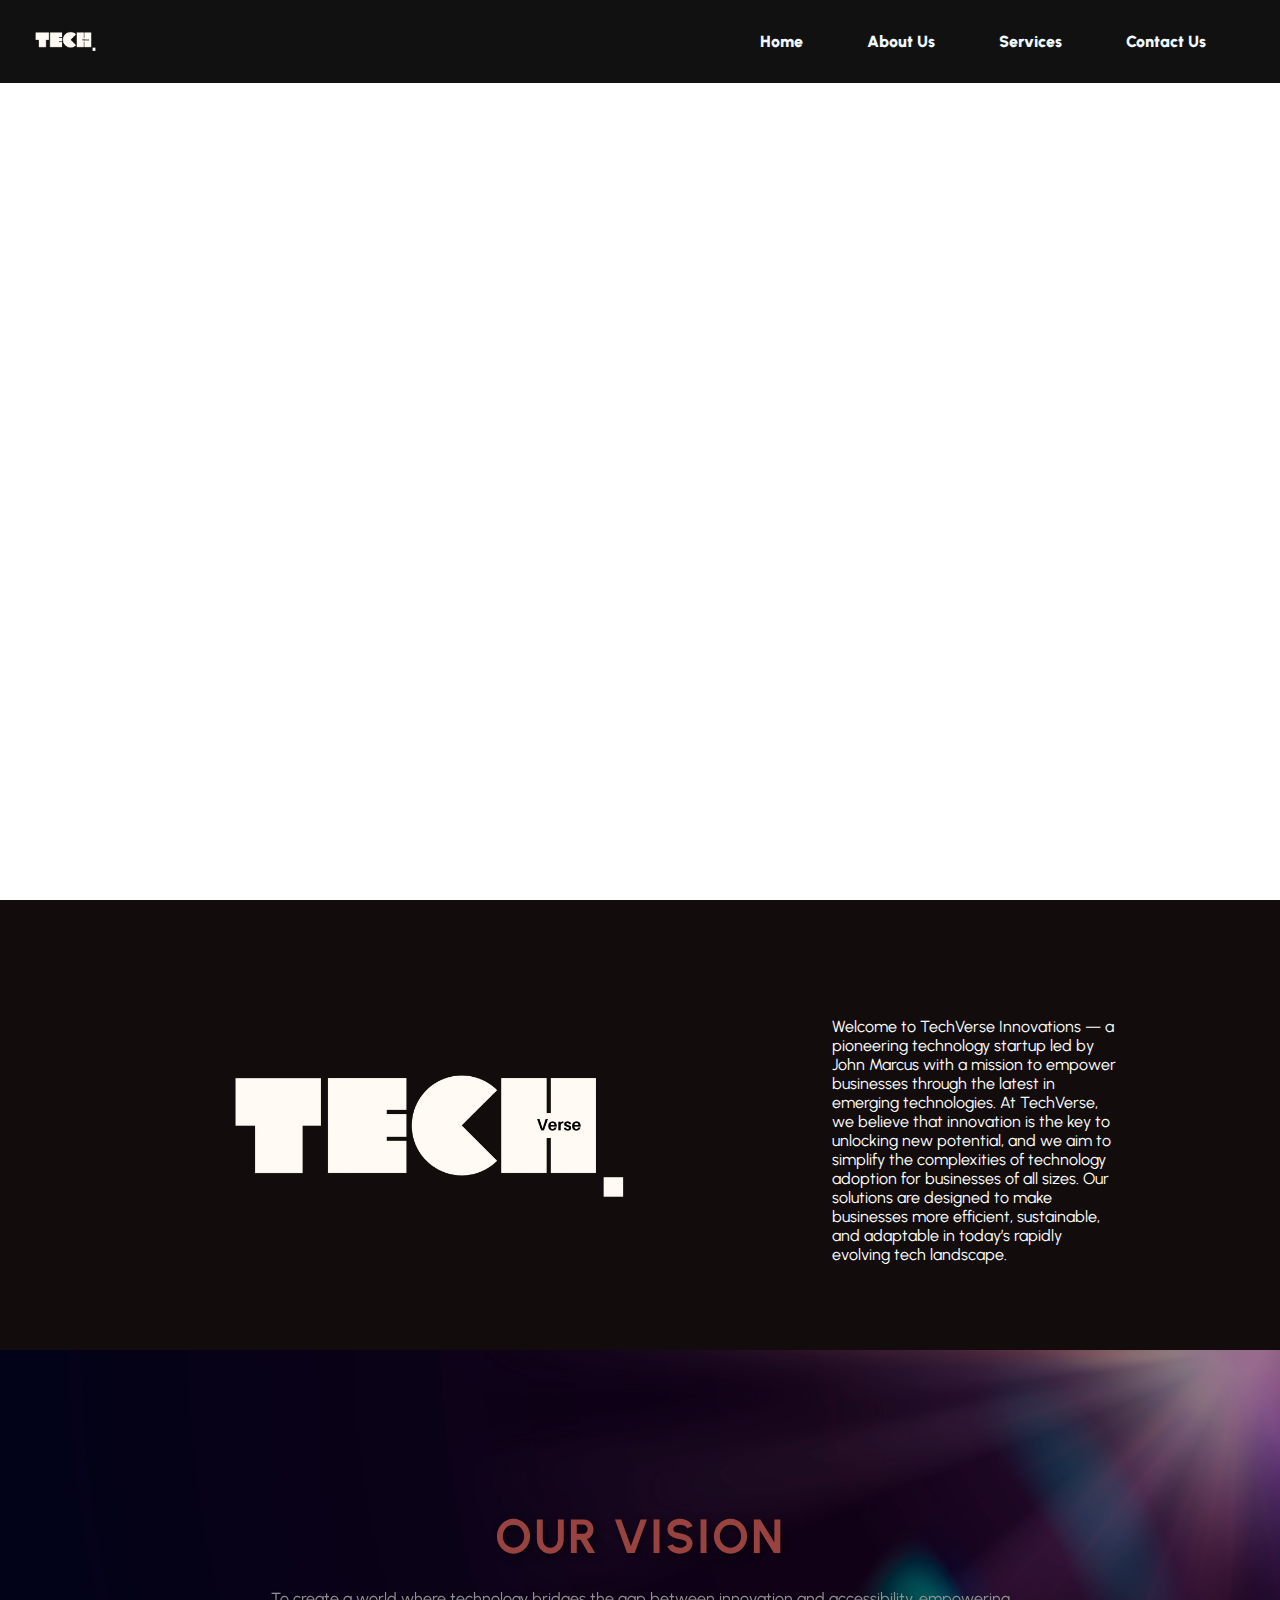
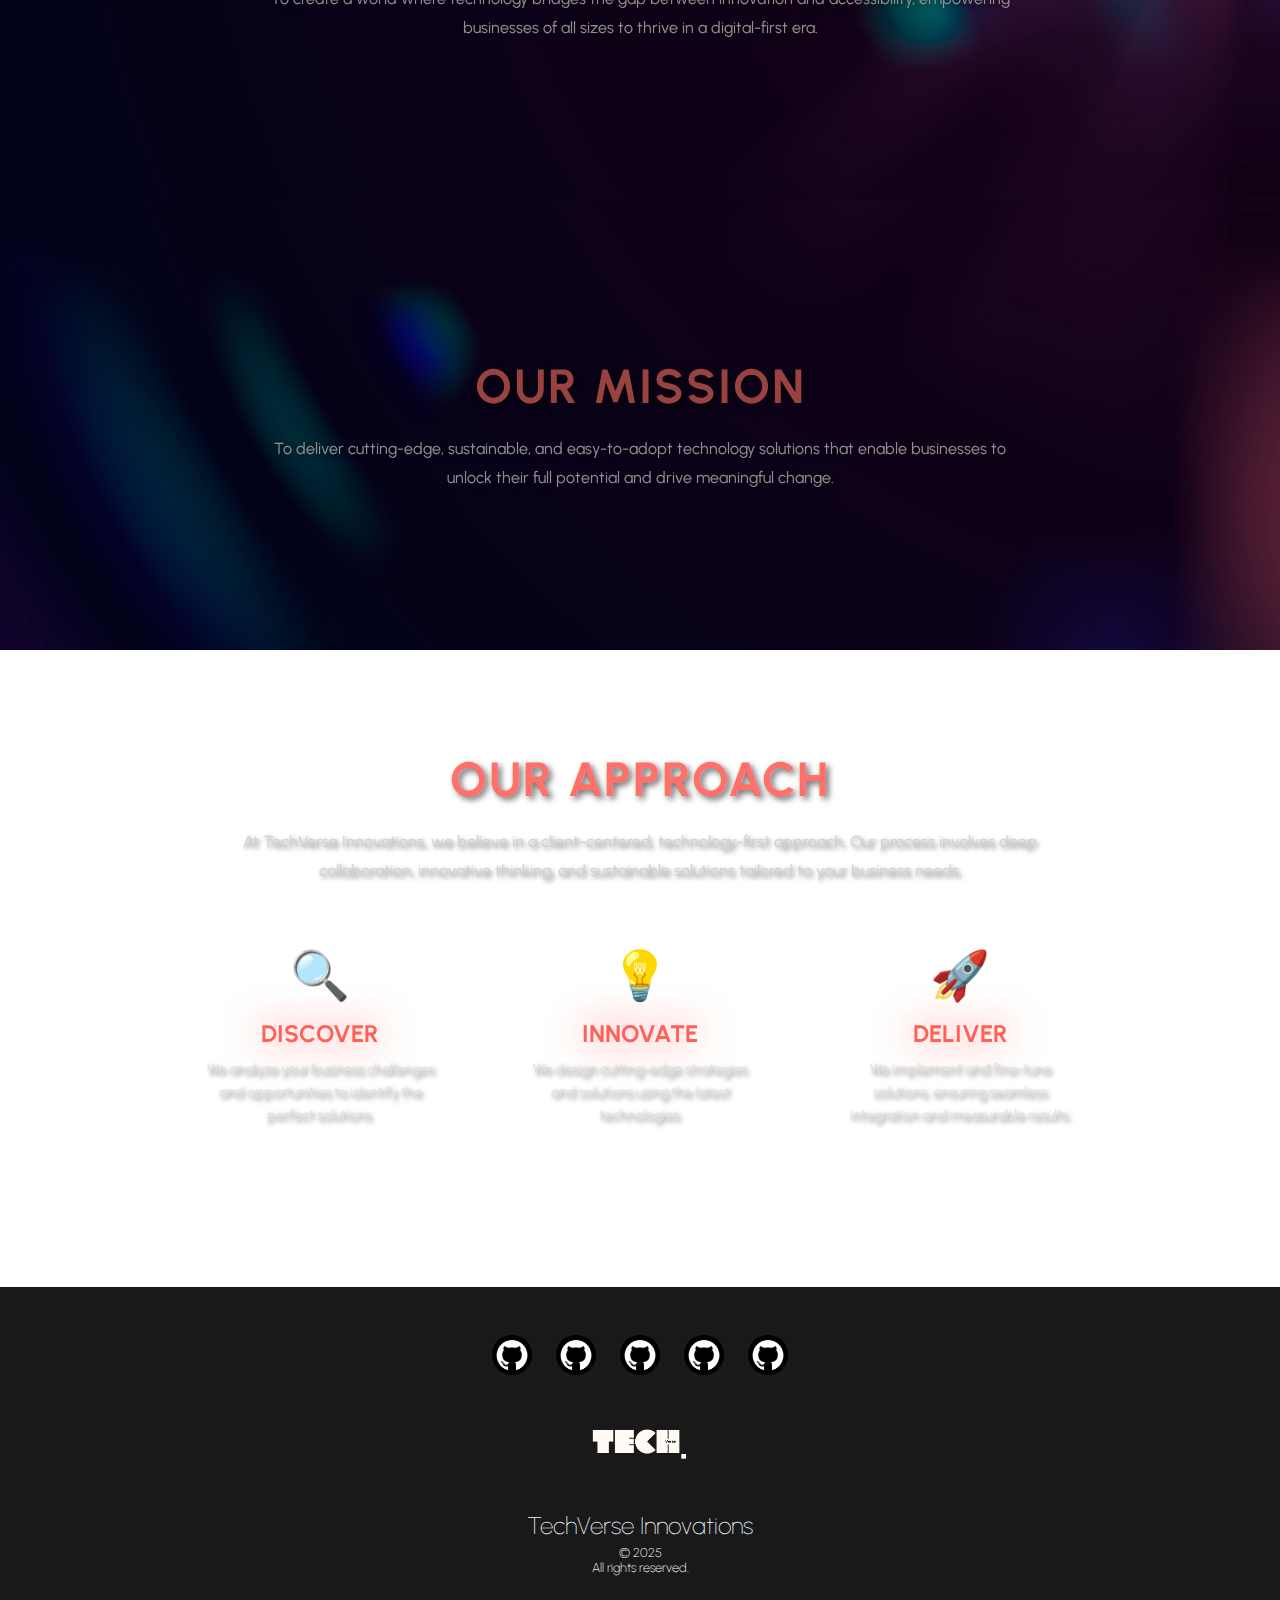
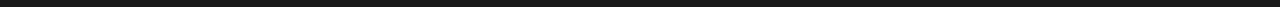
==== commit 3cd00840: "refactor(about us): remove unnecessary header elements and update hero image" ====
--- a/pages/about_us/index.html
+++ b/pages/about_us/index.html
@@ -11,27 +11,6 @@
 </head>
 
 <header>
-    <div class="header-back">
-         <div class="logo">
-              <img src="../../assets/img/TECHVERSE LOGO.png" alt="logo" class="logo">
-         </div>
-
-         <div class="choices">
-              <a href="../../index.html" class="buttons">
-                   Home
-              </a>
-              <a href="" class="buttons">
-                   About Us
-              </a>
-              <a href="../services/index.html" class="buttons">
-                   Services
-              </a>
-              <a href="../contact_us/index.html" class="buttons">
-                   Contact Us
-              </a>
-         </div>
-    </div>
-
 
     <div class="header">
          <div class="logo">
@@ -57,19 +36,11 @@
 
 
 
-
-
-
-
-
-
-
-
 <body>
 
   <section class="section-hero">
 
-    <img src="./assets/img/prism.jpg" alt="Wave-wallpaper" class="prism-wallpaper">
+    <img src="./assets/img/abstract-gradient-neon-lights.jpg" alt="Wave-wallpaper" class="prism-wallpaper">
 
     <div class="text-hero">
          <h2>
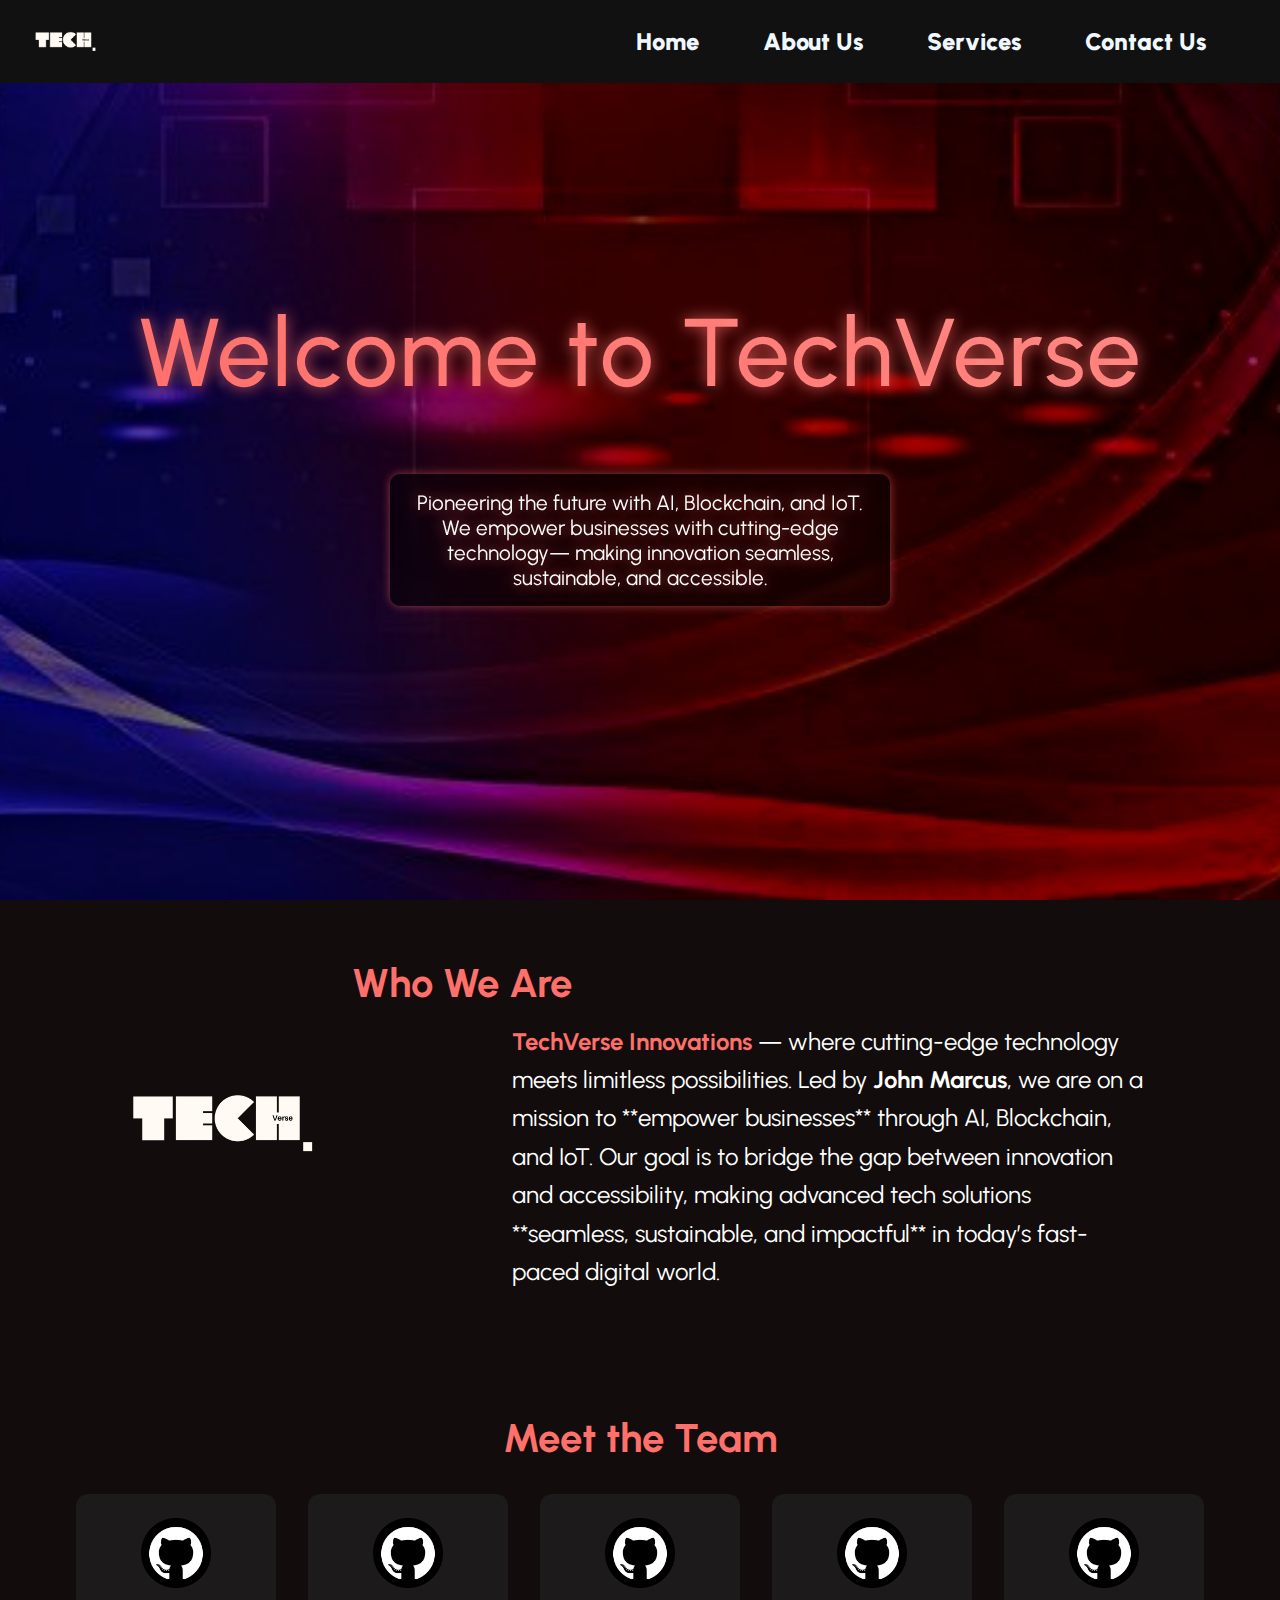
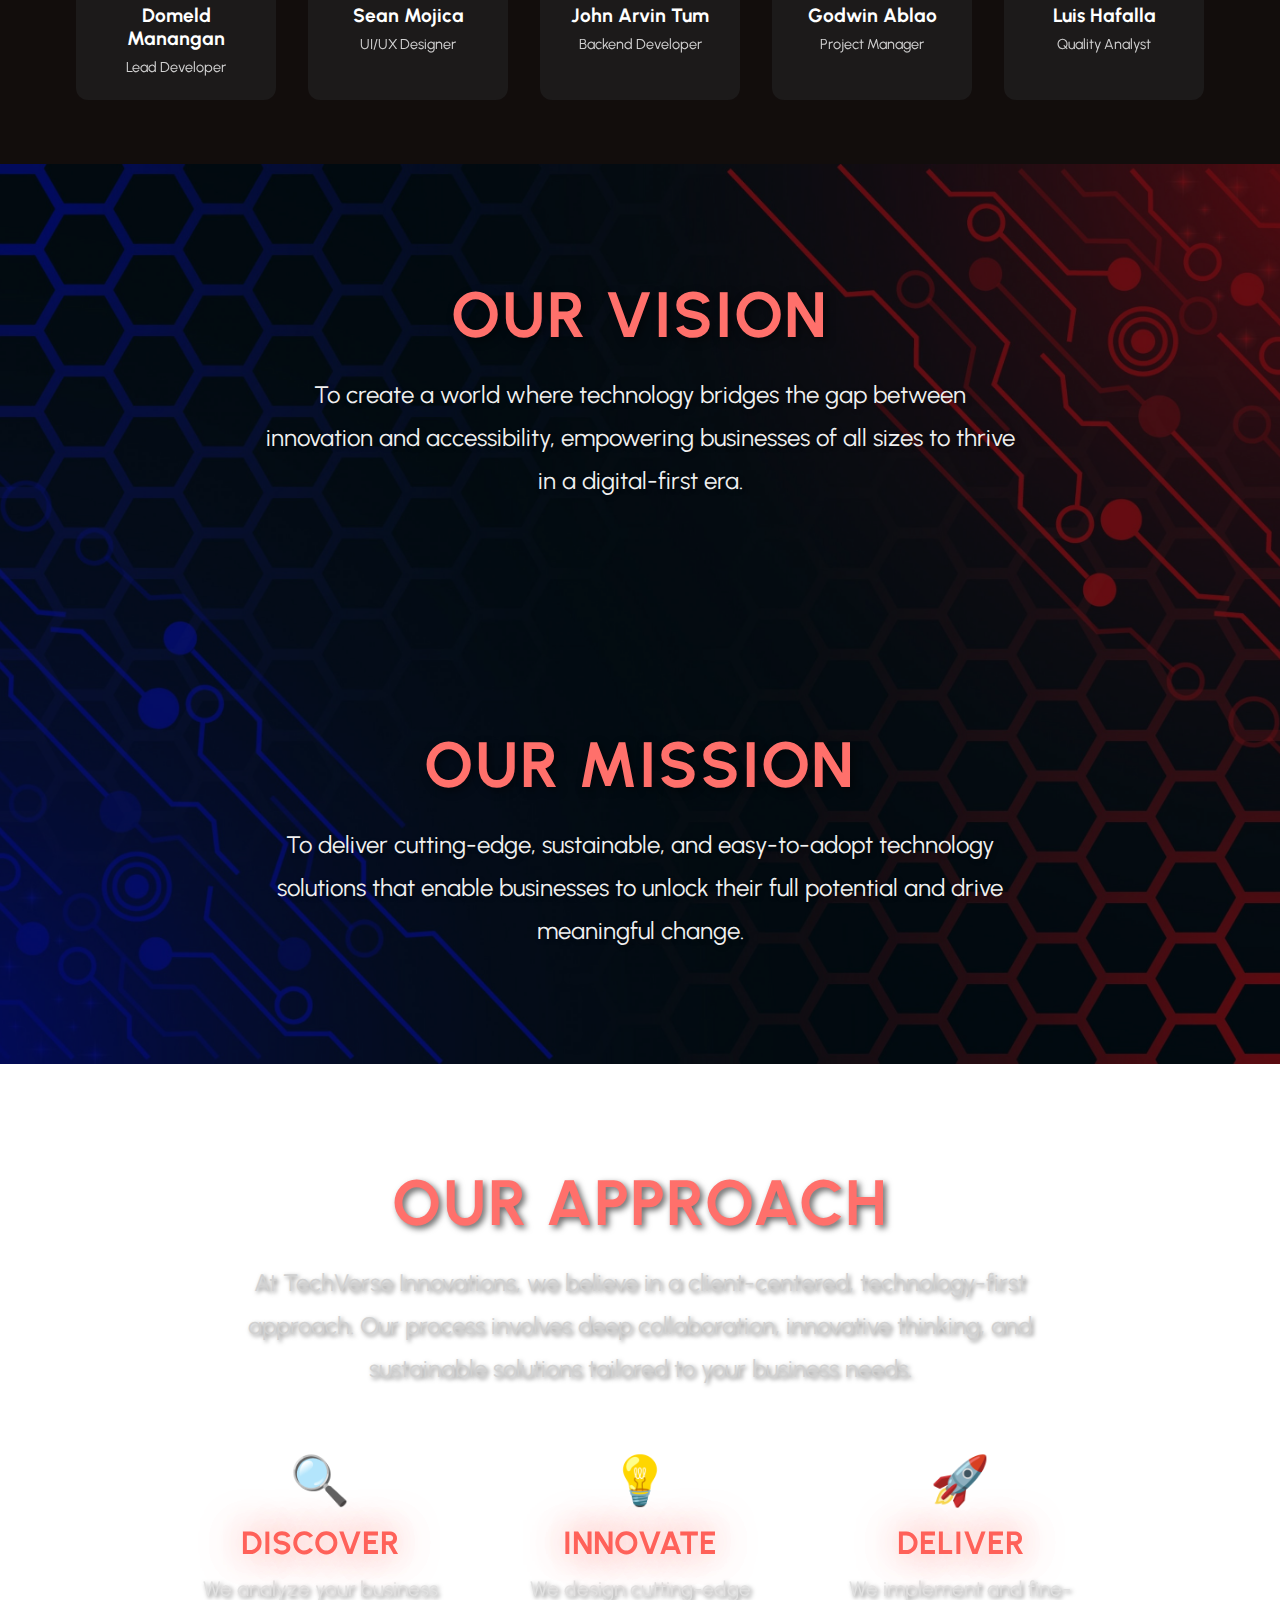
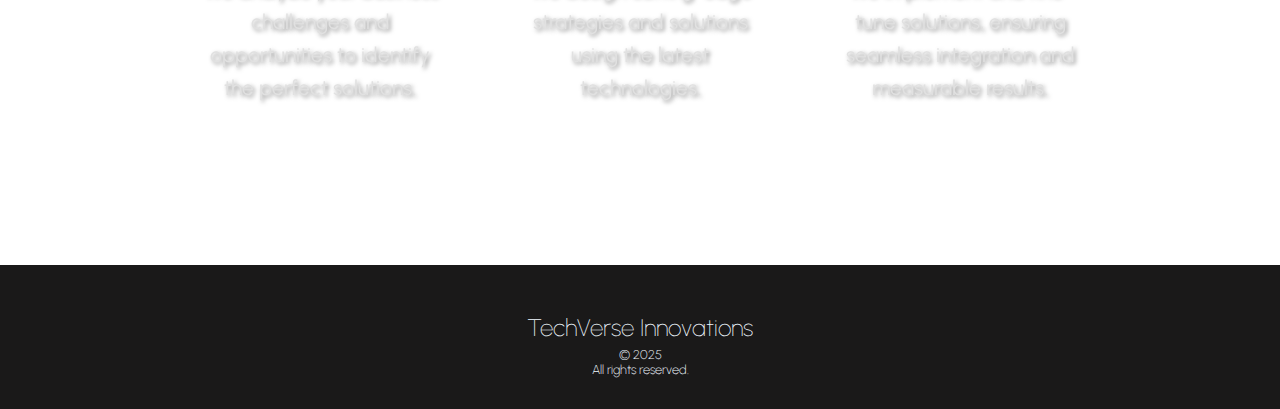
==== commit 7f95d945: "fix(about us): fixed spacing and small font size" ====
--- a/pages/about_us/index.html
+++ b/pages/about_us/index.html
@@ -8,6 +8,8 @@
     <link rel="stylesheet" href="./assets/css/header.css">
     <link rel="stylesheet" href="./assets/css/scrollbar.css">
     <link rel="stylesheet" href="./assets/css/footer.css">
+    <script src="../about_us/assets/js/script.js"></script>
+
 </head>
 
 <header>
@@ -40,31 +42,79 @@
 
   <section class="section-hero">
 
-    <img src="./assets/img/abstract-gradient-neon-lights.jpg" alt="Wave-wallpaper" class="prism-wallpaper">
+    <img src="./assets/img/!BGGGGG.jpg" alt="Wave-wallpaper" class="prism-wallpaper">
 
     <div class="text-hero">
-         <h2>
-              About Us
-         </h2>
+        <h2>Welcome to TechVerse</h2>
     </div>
 
     <div class="text-hero-bottom">
-      <p>
-        TechVerse Innovations is a startup delivering AI, Blockchain, and IoT solutions to simplify tech adoption for small-to-medium businesses, with a focus on sustainability and accessibility.
-      </p>
+        <p>
+            Pioneering the future with AI, Blockchain, and IoT.  
+            We empower businesses with cutting-edge technology—  
+            making innovation seamless, sustainable, and accessible.
+        </p>
     </div>
 
 </section>
 
 
+
 <section class="about-description">
+  <div class="description-content">
+      <img src="../about_us/assets/img/TECHVERSE LOGO.png" class="techverse_resize">
 
-  <div class="description-content">
-    <img src="../about_us/assets/img/TECHVERSE LOGO.png" class="techverse_resize">
-    <p>
-      Welcome to TechVerse Innovations — a pioneering technology startup led by John Marcus with a mission to empower businesses through the latest in emerging technologies. At TechVerse, we believe that innovation is the key to unlocking new potential, and we aim to simplify the complexities of technology adoption for businesses of all sizes. Our solutions are designed to make businesses more efficient, sustainable, and adaptable in today’s rapidly evolving tech landscape.
+      <div class="text-content">
+          <h2>Who We Are</h2>
+          <p>
+              <span>TechVerse Innovations</span> — where cutting-edge technology meets limitless possibilities. 
+              Led by <strong>John Marcus</strong>, we are on a mission to **empower businesses** through AI, Blockchain, and IoT.  
+              Our goal is to bridge the gap between innovation and accessibility, making advanced tech solutions **seamless,  
+              sustainable, and impactful** in today’s fast-paced digital world.
+          </p>
+      </div>
+  </div>
+</section>
 
-    </p>
+<!-- Meet the Team Section -->
+<section class="team-section">
+  <h2>Meet the Team</h2>
+  <div class="team-container">
+      <div class="team-member">
+          <a href="https://github.com/DomeldManangan" target="_blank">
+              <img src="./assets/img/github.png" alt="Domeld Manangan">
+              <h3>Domeld Manangan</h3>
+              <p>Lead Developer</p>
+          </a>
+      </div>
+      <div class="team-member">
+          <a href="https://github.com/Seanmojica17" target="_blank">
+              <img src="./assets/img/github.png" alt="Sean Mojica">
+              <h3>Sean Mojica</h3>
+              <p>UI/UX Designer</p>
+          </a>
+      </div>
+      <div class="team-member">
+          <a href="https://github.com/JOHNARVINTUM" target="_blank">
+              <img src="./assets/img/github.png" alt="John Arvin Tum">
+              <h3>John Arvin Tum</h3>
+              <p>Backend Developer</p>
+          </a>
+      </div>
+      <div class="team-member">
+          <a href="https://github.com/GodwinAblao" target="_blank">
+              <img src="./assets/img/github.png" alt="Godwin Ablao">
+              <h3>Godwin Ablao</h3>
+              <p>Project Manager</p>
+          </a>
+      </div>
+      <div class="team-member">
+          <a href="https://github.com/LuisHafalla" target="_blank">
+              <img src="./assets/img/github.png" alt="Luis Hafalla">
+              <h3>Luis Hafalla</h3>
+              <p>Quality Analyst</p>
+          </a>
+      </div>
   </div>
 </section>
 
@@ -73,21 +123,26 @@
 
 
 
-      <section id="vision-mission" class="dual-hero">
-          <div class="hero vision">
-              <div class="content">
-                  <h1>Our Vision</h1>
-                  <p>To create a world where technology bridges the gap between innovation and accessibility, empowering businesses of all sizes to thrive in a digital-first era.</p>
-              </div>
-          </div>
-          <div class="hero mission">
-              <div class="content">
-                  <h1>Our Mission</h1>
-                  <p>To deliver cutting-edge, sustainable, and easy-to-adopt technology solutions that enable businesses to unlock their full potential and drive meaningful change.</p>
-              </div>
-          </div>
-      </section>
-      
+
+<section id="vision-mission" class="dual-hero">
+  <div class="hero vision">
+      <div class="overlay"></div>
+      <div class="content">
+          <h1>Our Vision</h1>
+          <p>To create a world where technology bridges the gap between innovation and accessibility, empowering businesses of all sizes to thrive in a digital-first era.</p>
+      </div>
+  </div>
+  <div class="hero mission">
+      <div class="overlay"></div>
+      <div class="content">
+          <h1>Our Mission</h1>
+          <p>To deliver cutting-edge, sustainable, and easy-to-adopt technology solutions that enable businesses to unlock their full potential and drive meaningful change.</p>
+      </div>
+  </div>
+</section>
+
+
+
       <section id="our-approach">
           <div class="approach-content">
               <h1>Our Approach</h1>
@@ -119,35 +174,16 @@
 </body>
 
 <footer>
-    <section class="footer_color">
-      <div class="footer_container">
-        <div class="icons_container">
-          <a href="https://github.com/DomeldManangan" class="icon_link" data-name="Domeld Manangan">
-            <img src="./assets/img/github.png" class="icons_resize">
-          </a>
-          <a href="https://github.com/Seanmojica17" class="icon_link" data-name="Sean Mojica">
-            <img src="./assets/img/github.png" class="icons_resize">
-          </a>
-          <a href="https://github.com/JOHNARVINTUM" class="icon_link" data-name="John Arvin Tum">
-            <img src="./assets/img/github.png" class="icons_resize">
-          </a>
-          <a href="https://github.com/GodwinAblao" class="icon_link" data-name="Godwin Ablao">
-            <img src="./assets/img/github.png" class="icons_resize">
-          </a>
-          <a href="https://github.com/LuisHafalla" class="icon_link" data-name="Luis Hafalla">
-            <img src="./assets/img/github.png" class="icons_resize">
-          </a>
-        </div>
-        <div class="logo_container">
-          <img src="../../assets/img/TECHVERSE LOGO.png" class="logo_resize">
-        </div>
-        <div class="footer_copyright">
-          <p class="copyright">TechVerse Innovations</p>
-          <p class="copyright2">
-            &copy; 2025<br>All rights reserved.
-          </p>
-        </div>
+  <section class="footer_color">
+    <div class="footer_container">
+      <div class="footer_copyright">
+        <p class="copyright">TechVerse Innovations</p>
+        <p class="copyright2">
+          &copy; 2025 <br> All rights reserved.
+        </p>
       </div>
-    </section>
-  </footer>
+    </div>
+  </section>
+</footer>
+
 </html>--- a/pages/about_us/assets/css/style.css
+++ b/pages/about_us/assets/css/style.css
@@ -21,118 +21,114 @@
     box-sizing: border-box;
     font-family: Urbanist;
   }
-
-
-
-
-
-
-
-
+  
   .prism-wallpaper {
     position: absolute;
     object-fit: cover;
+    z-index: 0;
+    opacity: 100%;
+    width: 100%;
+    height: 100%;
+    filter: brightness(60%) saturate(150%);
+}
+
+.section-hero {
+    height: 100vh;
+    width: 100%;
+    display: flex;
+    flex-direction: column;
+    justify-content: center;
+    align-items: center;
+    position: relative;
+    text-align: center;
+    padding: 2rem;
+    color: #fff;
+    text-shadow: 0 0 15px rgba(255, 112, 107, 0.8);
+}
+
+.text-hero {
+    font-size: 3.5rem;
+    font-weight: 700;
+    letter-spacing: 2px;
+    position: relative;
+    background: linear-gradient(45deg, #ff706b, #ff938f);
+    -webkit-background-clip: text;
+    -webkit-text-fill-color: transparent;
+}
+
+.text-hero-bottom {
+    font-size: 1rem;
+    max-width: 500px;
+    text-align: center;
+    margin-top: 1rem;
+    padding: 1rem;
+    background: rgba(0, 0, 0, 0.5);
+    border-radius: 10px;
+    box-shadow: 0 0 10px rgba(255, 112, 107, 0.5);
+    backdrop-filter: blur(5px);
+}
+
+
+
+
+
+
+
+
+
+
+.about-description {
+    background-color: #120d0c;
+    color: #ffffff;
+    height: 50vh;
+    display: flex;
+    justify-content: center;
+    align-items: center;
+    padding: 4rem 10%;
+}
+
+.description-content {
     display: flex;
     align-items: center;
-    justify-content: center;
-    z-index: 0;
-    opacity: 100%;
-    right: 0;
-    top: 0;
+    gap: 2rem;
+    max-width: 1200px;
     width: 100%;
-    height: 100%;
-    overflow: hidden;
-    background-size: cover;
-  }
-
-  .section-hero {
-    height: 100vh;
-    width: 100%;
-    overflow-x: hidden;
-    display: flex;
-    color: #fff;
-    filter:saturate(150%);
-    text-shadow: 0px 0px 10px white;
-    flex-direction: column;
-    justify-content: end;
-    align-items: left;
-    position: relative;
-    flex-direction: column;
-    text-align: center;
-    padding-bottom: 5rem;
-    padding-left: 5rem;
-    }
-
-
-    .text-hero {
-      display: flex;
-      margin: 0;
-      position: absolute;
-    }
-
-    .text-hero h2 {
-      font-size: 4rem;
-      margin-bottom: 0px;
-      font-weight: 500;
-      padding-bottom: 3rem;
-    }
-
-    .text-hero-bottom {
-      display: flex;
-      margin: 0;
-      position: absolute;
-      align-items: end;
-      flex-direction: column;
-      justify-content: end;
-      font-size: 1rem;
-      max-width: 400px;
-      margin: 0 auto;
-      bottom: 50px;
-      left: 85%;
-      transform: translateX(-50%);
-      font-size: 0.8rem;
-      text-align: left;
-      padding-bottom: 5rem;
-    }
-
-
-
-
-
-
-
-.about-description{
-  background-color: #120d0c;
-  color: #ffffff;
-  height: 50vh;
-}
-
-.description-content{
-  display: flex;
-  flex-direction: row;
-  align-items: center;
-  justify-content: center;
-  margin: 0;
-  padding: 2rem;
-  text-align: start;
-  flex-direction: row;
-  gap: 2rem; /* Adds space between elements */
-  overflow: hidden; /* Prevent any content overflow */
-  padding-left: 10rem;
-  padding-right: 10rem;
-}
-
-.techverse_resize{
-  width: 100%;
-  max-width: 30rem;
-  height: auto;
-  padding-left: 4rem;
-}
-
-.about-description p{
-  font-size: 1rem;
-  padding-left: 10rem;
-}
+}
+
+.techverse_resize {
+    max-width: 12rem;
+    transition: transform 0.3s ease, filter 0.3s ease;
+}
+
+.techverse_resize:hover {
+    transform: scale(1.1);
+    filter: drop-shadow(0 0 15px rgba(255, 112, 107, 0.5));
+}
+
+.text-content {
+    flex: 1;
+    text-align: left;
+}
+
+.text-content h2 {
+    font-size: 2.5rem;
+    font-weight: 700;
+    font-family: 'Urbanist', sans-serif;
+    color: #ff706b;
+    margin-bottom: 1rem;
+}
+
+.text-content p {
+    font-size: 1rem;
+    font-family: 'Urbanist', sans-serif;
+    line-height: 1.6;
+}
+
+.text-content span {
+    color: #ff706b;
+    font-weight: bold;
+}
+
 
 
 
@@ -153,32 +149,43 @@
   display: flex;
   justify-content: center;
   align-items: center;
+  text-align: center;
+  color: white;
   overflow: hidden;
-  color: white;
-  text-align: center;
-}
-
-#vision-mission .vision {
-  background-image: url('../img/lens1.jpg');
   background-size: cover;
-  background-position: top;
-  filter: brightness(60%); /* Darken the background for readability */
-}
-
-#vision-mission .mission {
-  background-image: url('../img/lens1.jpg');
-  background-size: cover;
-  background-position: bottom;
-  filter: brightness(60%); /* Darken the background for readability */
-}
-
-#vision-mission .hero .content {
+  background-position: center;
+}
+
+/* Background Images */
+.vision {
+  background-image: url('../img/FF.jpg');
+}
+
+.mission {
+  background-image: url('../img/FFF.jpg');
+}
+
+/* Overlay for darkening background */
+.hero::before {
+  content: "";
+  position: absolute;
+  top: 0;
+  left: 0;
+  width: 100%;
+  height: 100%;
+  background: rgba(0, 0, 0, 0.6); /* Dark overlay for better readability */
+  z-index: 1;
+}
+
+.hero .content {
+  position: relative;
   z-index: 2;
   padding: 20px;
   max-width: 800px;
 }
 
-#vision-mission .hero h1 {
+/* Styling Titles */
+.hero h1 {
   font-size: 3rem; /* Large, bold titles */
   font-weight: 700;
   margin-bottom: 20px;
@@ -188,24 +195,27 @@
   letter-spacing: 2px;
 }
 
-#vision-mission .hero p {
-  font-size: 1rem;
+/* Styling Paragraphs */
+.hero p {
+  font-size: 1.1rem;
   line-height: 1.8;
   color: #f0f0f0; /* Light text for readability */
   text-shadow: 2px 2px 5px rgba(0, 0, 0, 0.3);
 }
 
-#vision-mission .hero:hover {
-  filter: brightness(80%); /* Lighten the background slightly on hover */
-  transition: filter 0.3s ease-in-out;
-}
+/* Hover Effect */
+.hero:hover::before {
+  background: rgba(0, 0, 0, 0.4); /* Lightens overlay on hover */
+  transition: background 0.3s ease-in-out;
+}
+
 
 
 
 /* Our Approach Section */
 #our-approach {
   position: relative;
-  background: url('../img/lens3.jpg') no-repeat center center/cover;
+  background: url('../img/trygiff.gif') no-repeat center center/cover;
   color: black;
   padding: 100px 20px;
   text-align: center;
@@ -277,3 +287,121 @@
   line-height: 1.6;
 }
 
+.text-hero h2 {
+  font-size: 6rem; /* Increased from 5rem to 6rem */
+  margin-bottom: 0px;
+  font-weight: 500;
+  padding-bottom: 3rem;
+}
+
+.text-hero-bottom {
+  font-size: 1.5rem; /* Increased from 1.2rem to 1.5rem */
+  /* ...existing code... */
+  font-size: 1.3rem; /* Increased from 1rem to 1.3rem */
+  /* ...existing code... */
+}
+
+.about-description p {
+  font-size: 1.5rem; /* Increased from 1.2rem to 1.5rem */
+  padding-left: 10rem;
+}
+
+/* ...existing code... */
+
+#vision-mission .hero h1 {
+  font-size: 4rem; /* Increased from 3.5rem to 4rem */
+  /* ...existing code... */
+}
+
+#vision-mission .hero p {
+  font-size: 1.5rem; /* Increased from 1.2rem to 1.5rem */
+  /* ...existing code... */
+}
+
+/* ...existing code... */
+
+#our-approach h1 {
+  font-size: 4rem; /* Increased from 3.5rem to 4rem */
+  /* ...existing code... */
+}
+
+#our-approach p {
+  font-size: 1.5rem; /* Increased from 1.2rem to 1.5rem */
+  /* ...existing code... */
+}
+
+#our-approach .step h2 {
+  font-size: 2rem; /* Increased from 1.8rem to 2rem */
+  /* ...existing code... */
+}
+
+#our-approach .step p {
+  font-size: 1.3rem; /* Increased from 1.1rem to 1.3rem */
+  /* ...existing code... */
+}
+
+
+
+/* Meet the Team Section */
+.team-section {
+  text-align: center;
+  background-color: #120d0c;
+  padding: 4rem 0;
+  color: #ffffff;
+}
+
+.team-section h2 {
+  font-family: 'Urbanist', sans-serif;
+  font-size: 2.5rem;
+  margin-bottom: 2rem;
+  color: #ff706b;
+}
+
+.team-container {
+  display: flex;
+  flex-wrap: wrap;
+  justify-content: center;
+  gap: 2rem;
+}
+
+.team-member {
+  background-color: #1c1a1a;
+  border-radius: 12px;
+  padding: 1.5rem;
+  text-align: center;
+  transition: transform 0.3s ease, box-shadow 0.3s ease;
+  width: 200px;
+}
+
+.team-member a {
+  text-decoration: none;
+  color: #ffffff;
+  display: flex;
+  flex-direction: column;
+  align-items: center;
+}
+
+.team-member img {
+  width: 70px;
+  height: 70px;
+  margin-bottom: 1rem;
+}
+
+.team-member h3 {
+  font-family: 'Urbanist', sans-serif;
+  font-size: 1.2rem;
+  margin-bottom: 0.5rem;
+}
+
+.team-member p {
+  font-size: 0.9rem;
+  opacity: 0.8;
+}
+
+.team-member:hover {
+  transform: scale(1.05);
+  box-shadow: 0 0 15px rgba(255, 112, 107, 0.5);
+}
+
+
+
--- a/pages/about_us/assets/css/header.css
+++ b/pages/about_us/assets/css/header.css
@@ -18,14 +18,15 @@
     z-index: 1000;
 }
 
-  .buttons {
-    color: aliceblue;
-    text-decoration: none;
-    font-weight: 900;
-    padding-left: 2rem;
-    padding-right: 2rem;
-    transition: all ease .2s;
-  }
+.buttons {
+  color: aliceblue;
+  text-decoration: none;
+  font-weight: 900;
+  padding-left: 2rem;
+  padding-right: 2rem;
+  transition: all ease .2s;
+  font-size: 1.5rem;
+}
 
   .logo {
     display: flex;
@@ -53,7 +54,7 @@
 
 .buttons:hover {
   font-size: 1.7rem;
-  transform: scale(1);
+  transform: scale(1.5);
       filter: drop-shadow(0 0 10px #ff706b);
       color: #ff706b;
 }--- a/pages/about_us/assets/css/footer.css
+++ b/pages/about_us/assets/css/footer.css
@@ -1,87 +1,49 @@
 /* ----------------- FOOTER ----------------- */
 .footer_color {
-    background-color: #1a1919;
-    padding: 2rem 0;
+  background-color: #1a1919;
+  padding: 2rem 0;
+}
+
+.footer_container {
+  display: flex;
+  flex-direction: column;
+  align-items: center;
+  justify-content: center;
+  text-align: center;
+  gap: 1rem;
+}
+
+.footer_copyright {
+  margin-top: 1rem;
+  color: aliceblue;
+}
+
+.copyright {
+  font-family: "Urbanist", sans-serif;
+  font-size: 1.5rem;
+  font-weight: 100;
+  margin: 0;
+}
+
+.copyright2 {
+  font-family: "Urbanist", sans-serif;
+  font-size: 0.8rem;
+  font-weight: 200;
+  margin: 5px 0 0;
+}
+
+/* Responsive design for smaller screens */
+@media (max-width: 768px) {
+  .footer_container {
+    flex-direction: column;
+    padding: 1rem;
   }
-  
-  .footer_container {
-    display: flex;
-    flex-direction: column;
-    align-items: center;
-    justify-content: center;
+
+  .copyright {
+    font-size: 1.2rem;
   }
-  
-  .icons_container {
-    padding-top: 1rem;
-    display: flex;
-    gap: 1.5rem; /* Space between icons */
-    position: relative;
+
+  .copyright2 {
+    font-size: 0.75rem;
   }
-  
-  .icons_resize {
-    width: 40px;
-    transition: transform 0.3s ease, filter 0.3s ease;
-  }
-  
-  .icons_resize:hover {
-    transform: scale(1.2); /* Slight zoom effect */
-    filter: brightness(1.5); /* Brightens the icon */
-  }
-  
-  /* Tooltip styling */
-  .icon_link {
-    position: relative;
-  }
-  
-  .icon_link::after {
-    content: attr(data-name); /* Display name dynamically */
-    position: absolute;
-    bottom: -30px; /* Position below the icon */
-    left: 50%;
-    transform: translateX(-50%);
-    background-color: rgba(0, 0, 0, 0.8);
-    color: white;
-    font-size: 0.8rem;
-    padding: 5px 10px;
-    border-radius: 5px;
-    opacity: 0;
-    visibility: hidden;
-    white-space: nowrap;
-    transition: opacity 0.3s ease, visibility 0.3s ease;
-  }
-  
-  .icon_link:hover::after {
-    opacity: 1;
-    visibility: visible;
-  }
-  
-  .logo_container {
-    margin-top: 1rem;
-    display: flex;
-    justify-content: center;
-  }
-  
-  .logo_resize {
-    width: 100px; /* Adjust logo size */
-  }
-  
-  .footer_copyright {
-    margin-top: 1rem;
-    text-align: center;
-    color: aliceblue;
-  }
-  
-  .copyright {
-    font-family: "Urbanist", sans-serif;
-    font-size: 1.5rem;
-    font-weight: 100;
-    margin: 0;
-  }
-  
-  .copyright2 {
-    font-family: "Urbanist", sans-serif;
-    font-size: 0.8rem;
-    font-weight: 200;
-    margin: 5px 0 0;
-  }
-  +}
